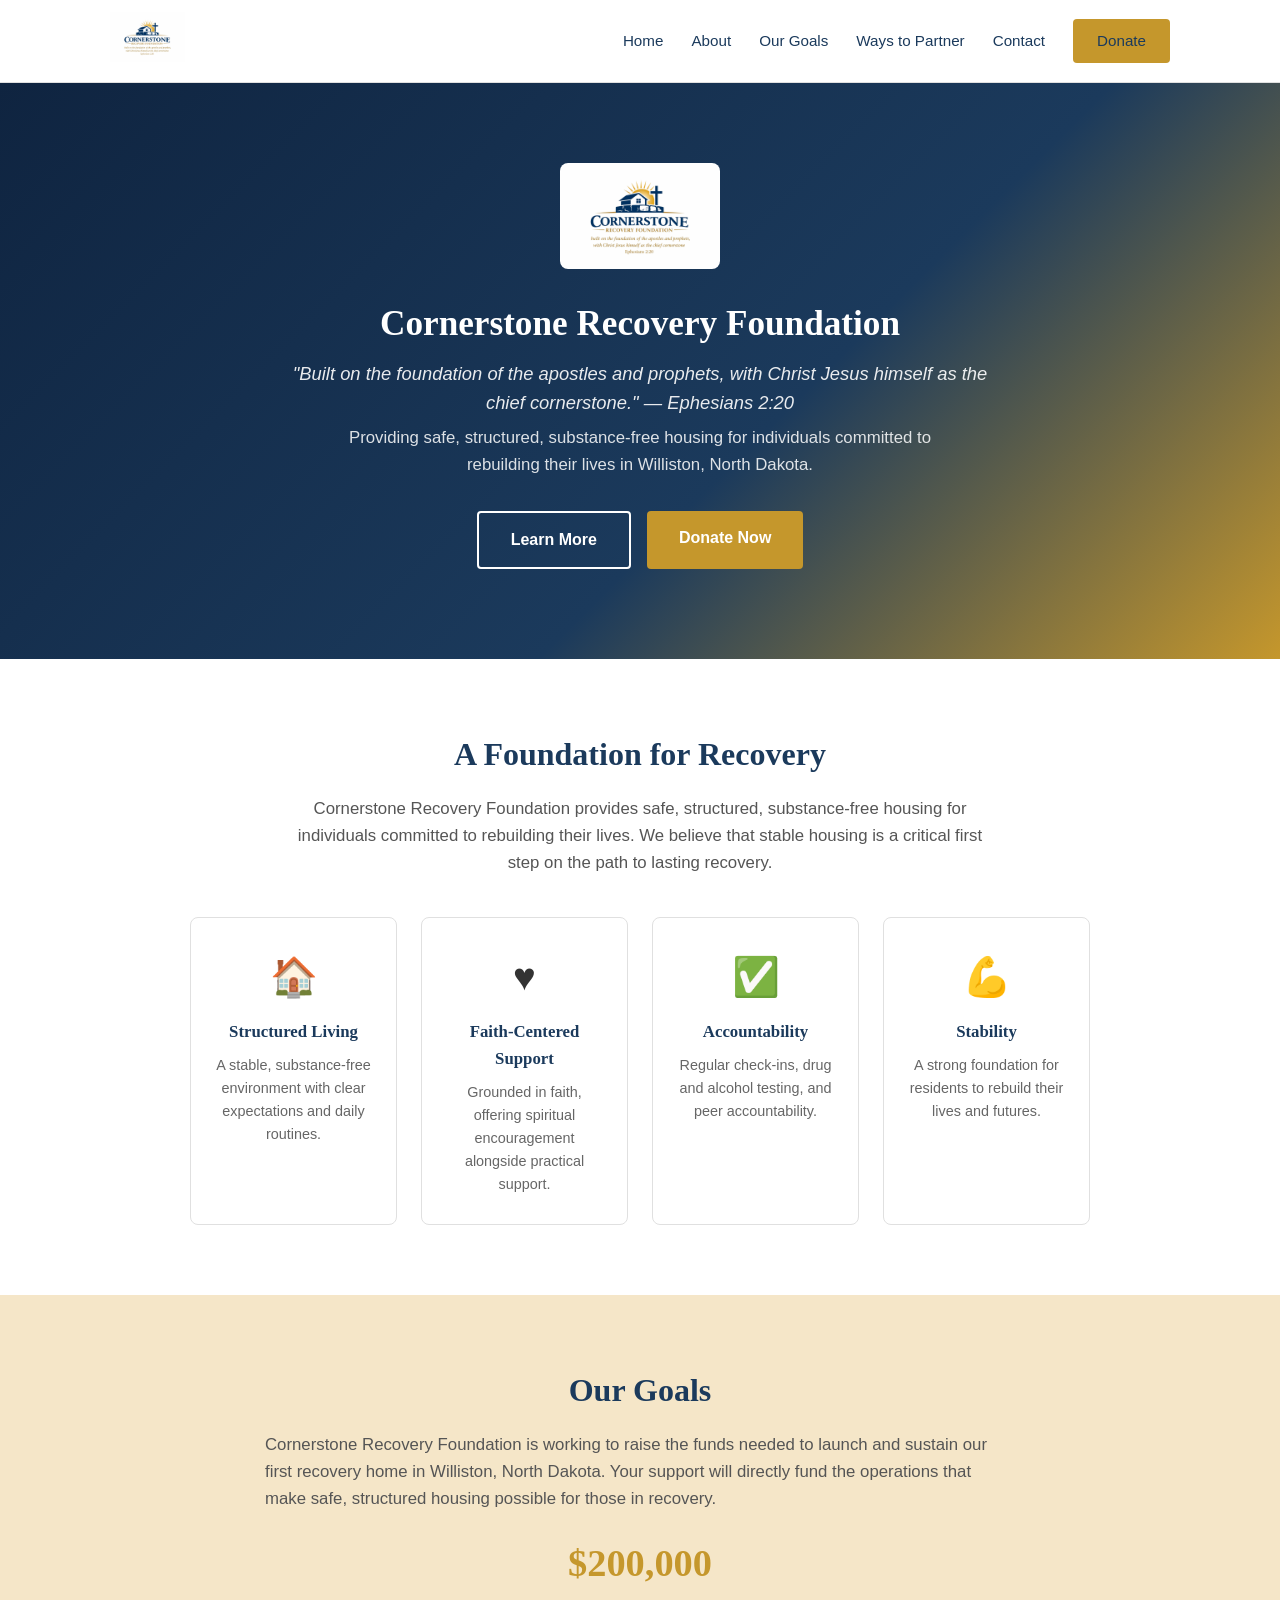
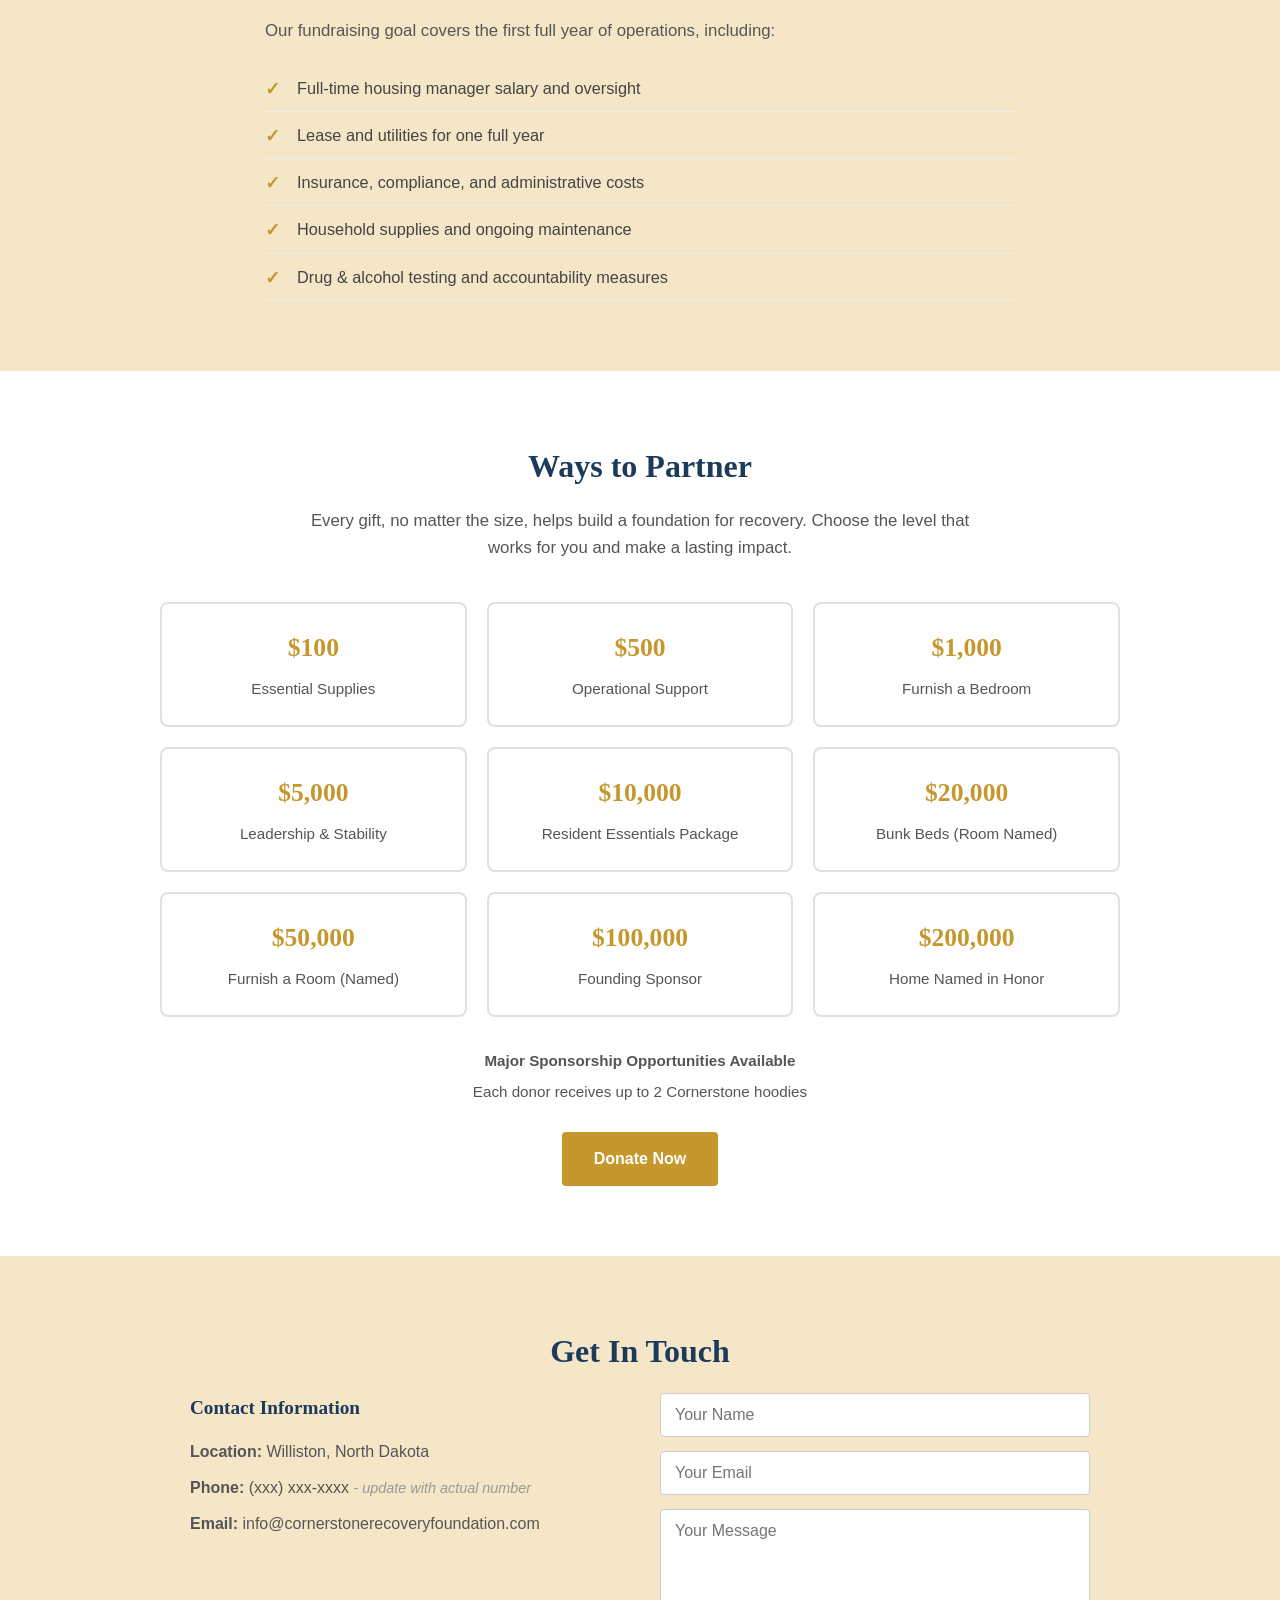
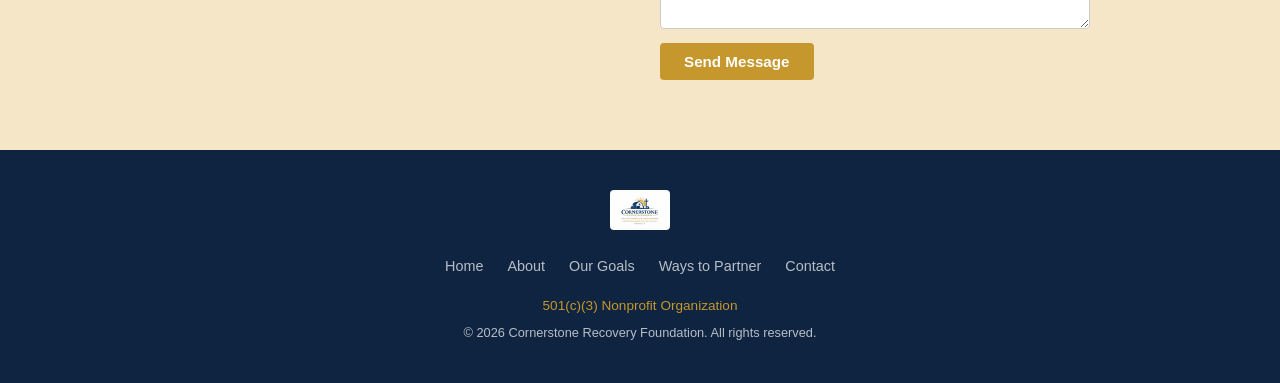
==== index.html @ 7c669fa2 "Initial commit: Cornerstone Recovery Foundation website Single-page static site with nav, hero, abou" ====
<!DOCTYPE html>
<html lang="en">
<head>
  <meta charset="UTF-8">
  <meta name="viewport" content="width=device-width, initial-scale=1.0">
  <title>Cornerstone Recovery Foundation | Williston, ND</title>
  <meta name="description" content="Cornerstone Recovery Foundation provides safe, structured, substance-free housing for individuals committed to rebuilding their lives in Williston, North Dakota.">
  <link rel="stylesheet" href="css/style.css">
</head>
<body>

  <!-- Navigation -->
  <nav class="navbar">
    <div class="container">
      <a href="#home" class="logo">
        <img src="logo.jpg" alt="Cornerstone Recovery Foundation">
      </a>
      <button class="hamburger" aria-label="Toggle navigation">
        <span></span><span></span><span></span>
      </button>
      <ul class="nav-links">
        <li><a href="#home">Home</a></li>
        <li><a href="#about">About</a></li>
        <li><a href="#goals">Our Goals</a></li>
        <li><a href="#partner">Ways to Partner</a></li>
        <li><a href="#contact">Contact</a></li>
        <li><a href="#donate" class="btn-donate">Donate</a></li>
      </ul>
    </div>
  </nav>

  <!-- Hero -->
  <section id="home" class="hero">
    <img src="logo.jpg" alt="Cornerstone Recovery Foundation" class="logo-hero">
    <h1>Cornerstone Recovery Foundation</h1>
    <p class="tagline">"Built on the foundation of the apostles and prophets, with Christ Jesus himself as the chief cornerstone." &mdash; Ephesians 2:20</p>
    <p class="subtitle">Providing safe, structured, substance-free housing for individuals committed to rebuilding their lives in Williston, North Dakota.</p>
    <div class="hero-buttons">
      <a href="#about" class="btn-outline">Learn More</a>
      <a href="#donate" class="btn-primary">Donate Now</a>
    </div>
  </section>

  <!-- About / Mission -->
  <section id="about" class="section">
    <div class="container">
      <h2 class="fade-in">A Foundation for Recovery</h2>
      <p class="section-intro fade-in">Cornerstone Recovery Foundation provides safe, structured, substance-free housing for individuals committed to rebuilding their lives. We believe that stable housing is a critical first step on the path to lasting recovery.</p>
      <div class="pillars-grid">
        <div class="pillar-card fade-in">
          <div class="pillar-icon">&#127968;</div>
          <h3>Structured Living</h3>
          <p>A stable, substance-free environment with clear expectations and daily routines.</p>
        </div>
        <div class="pillar-card fade-in">
          <div class="pillar-icon">&#9829;</div>
          <h3>Faith-Centered Support</h3>
          <p>Grounded in faith, offering spiritual encouragement alongside practical support.</p>
        </div>
        <div class="pillar-card fade-in">
          <div class="pillar-icon">&#9989;</div>
          <h3>Accountability</h3>
          <p>Regular check-ins, drug and alcohol testing, and peer accountability.</p>
        </div>
        <div class="pillar-card fade-in">
          <div class="pillar-icon">&#128170;</div>
          <h3>Stability</h3>
          <p>A strong foundation for residents to rebuild their lives and futures.</p>
        </div>
      </div>
    </div>
  </section>

  <!-- Our Goals -->
  <section id="goals" class="section section-alt">
    <div class="container">
      <h2 class="fade-in">Our Goals</h2>
      <div class="goals-content fade-in">
        <p>Cornerstone Recovery Foundation is working to raise the funds needed to launch and sustain our first recovery home in Williston, North Dakota. Your support will directly fund the operations that make safe, structured housing possible for those in recovery.</p>
        <div class="goals-amount">$200,000</div>
        <p>Our fundraising goal covers the first full year of operations, including:</p>
        <ul class="goals-list">
          <li>Full-time housing manager salary and oversight</li>
          <li>Lease and utilities for one full year</li>
          <li>Insurance, compliance, and administrative costs</li>
          <li>Household supplies and ongoing maintenance</li>
          <li>Drug &amp; alcohol testing and accountability measures</li>
        </ul>
      </div>
    </div>
  </section>

  <!-- Ways to Partner -->
  <section id="partner" class="section">
    <div class="container">
      <h2 class="fade-in">Ways to Partner</h2>
      <p class="section-intro fade-in">Every gift, no matter the size, helps build a foundation for recovery. Choose the level that works for you and make a lasting impact.</p>
      <div class="tiers-grid">
        <div class="tier-card fade-in">
          <div class="tier-amount">$100</div>
          <div class="tier-label">Essential Supplies</div>
        </div>
        <div class="tier-card fade-in">
          <div class="tier-amount">$500</div>
          <div class="tier-label">Operational Support</div>
        </div>
        <div class="tier-card fade-in">
          <div class="tier-amount">$1,000</div>
          <div class="tier-label">Furnish a Bedroom</div>
        </div>
        <div class="tier-card fade-in">
          <div class="tier-amount">$5,000</div>
          <div class="tier-label">Leadership &amp; Stability</div>
        </div>
        <div class="tier-card fade-in">
          <div class="tier-amount">$10,000</div>
          <div class="tier-label">Resident Essentials Package</div>
        </div>
        <div class="tier-card fade-in">
          <div class="tier-amount">$20,000</div>
          <div class="tier-label">Bunk Beds (Room Named)</div>
        </div>
        <div class="tier-card fade-in">
          <div class="tier-amount">$50,000</div>
          <div class="tier-label">Furnish a Room (Named)</div>
        </div>
        <div class="tier-card fade-in">
          <div class="tier-amount">$100,000</div>
          <div class="tier-label">Founding Sponsor</div>
        </div>
        <div class="tier-card fade-in">
          <div class="tier-amount">$200,000</div>
          <div class="tier-label">Home Named in Honor</div>
        </div>
      </div>
      <div class="partner-notes fade-in">
        <p><strong>Major Sponsorship Opportunities Available</strong></p>
        <p>Each donor receives up to 2 Cornerstone hoodies</p>
      </div>
      <div id="donate" class="partner-cta fade-in">
        <a href="#" class="btn-primary">Donate Now</a>
      </div>
    </div>
  </section>

  <!-- Contact -->
  <section id="contact" class="section section-alt">
    <div class="container">
      <h2 class="fade-in">Get In Touch</h2>
      <div class="contact-grid fade-in">
        <div class="contact-info">
          <h3>Contact Information</h3>
          <p><strong>Location:</strong> Williston, North Dakota</p>
          <p><strong>Phone:</strong> (xxx) xxx-xxxx <span class="placeholder">- update with actual number</span></p>
          <p><strong>Email:</strong> <a href="mailto:info@cornerstonerecoveryfoundation.com">info@cornerstonerecoveryfoundation.com</a></p>
        </div>
        <form id="contact-form" class="contact-form">
          <input type="text" name="name" placeholder="Your Name" required>
          <input type="email" name="email" placeholder="Your Email" required>
          <textarea name="message" placeholder="Your Message" required></textarea>
          <button type="submit" class="btn-donate">Send Message</button>
        </form>
      </div>
    </div>
  </section>

  <!-- Footer -->
  <footer class="footer">
    <img src="logo.jpg" alt="Cornerstone Recovery Foundation" class="logo-footer">
    <ul class="footer-links">
      <li><a href="#home">Home</a></li>
      <li><a href="#about">About</a></li>
      <li><a href="#goals">Our Goals</a></li>
      <li><a href="#partner">Ways to Partner</a></li>
      <li><a href="#contact">Contact</a></li>
    </ul>
    <p class="nonprofit">501(c)(3) Nonprofit Organization</p>
    <p class="copyright">&copy; 2026 Cornerstone Recovery Foundation. All rights reserved.</p>
  </footer>

  <script src="js/main.js"></script>
</body>
</html>
---- css/style.css ----
/* ===== Reset & Base ===== */
*, *::before, *::after {
  margin: 0;
  padding: 0;
  box-sizing: border-box;
}

:root {
  --navy: #1B3A5C;
  --gold: #C5972C;
  --light-gold: #F5E6C8;
  --white: #FFFFFF;
  --dark-navy: #0F2440;
}

html {
  scroll-behavior: smooth;
}

body {
  font-family: -apple-system, BlinkMacSystemFont, "Segoe UI", Roboto, Helvetica, Arial, sans-serif;
  color: #333;
  line-height: 1.6;
}

h1, h2, h3, h4 {
  font-family: Georgia, "Times New Roman", serif;
  color: var(--navy);
}

a {
  text-decoration: none;
  color: inherit;
}

img {
  max-width: 100%;
  height: auto;
}

.container {
  max-width: 1100px;
  margin: 0 auto;
  padding: 0 20px;
}

/* ===== Navigation ===== */
.navbar {
  position: sticky;
  top: 0;
  background: var(--white);
  border-bottom: 1px solid #e0e0e0;
  z-index: 1000;
  padding: 12px 0;
}

.navbar .container {
  display: flex;
  align-items: center;
  justify-content: space-between;
}

.navbar .logo img {
  height: 50px;
}

.nav-links {
  display: flex;
  align-items: center;
  gap: 28px;
  list-style: none;
}

.nav-links a {
  font-size: 0.95rem;
  font-weight: 500;
  color: var(--navy);
  transition: color 0.2s;
}

.nav-links a:hover {
  color: var(--gold);
}

.btn-donate {
  display: inline-block;
  background: var(--gold);
  color: var(--white);
  padding: 10px 24px;
  border-radius: 4px;
  font-weight: 600;
  font-size: 0.95rem;
  transition: background 0.2s;
  border: none;
  cursor: pointer;
}

.btn-donate:hover {
  background: #b0861f;
}

.hamburger {
  display: none;
  background: none;
  border: none;
  cursor: pointer;
  flex-direction: column;
  gap: 5px;
}

.hamburger span {
  display: block;
  width: 26px;
  height: 3px;
  background: var(--navy);
  border-radius: 2px;
  transition: transform 0.3s, opacity 0.3s;
}

/* ===== Hero ===== */
.hero {
  background: linear-gradient(135deg, var(--dark-navy) 0%, var(--navy) 60%, var(--gold) 100%);
  color: var(--white);
  text-align: center;
  padding: 80px 20px 90px;
}

.hero .logo-hero {
  width: 160px;
  margin-bottom: 24px;
  border-radius: 8px;
}

.hero h1 {
  color: var(--white);
  font-size: 2.2rem;
  margin-bottom: 12px;
  line-height: 1.3;
}

.hero .tagline {
  font-style: italic;
  font-size: 1.15rem;
  opacity: 0.9;
  margin-bottom: 8px;
  max-width: 700px;
  margin-left: auto;
  margin-right: auto;
}

.hero .subtitle {
  font-size: 1.05rem;
  opacity: 0.85;
  margin-bottom: 32px;
  max-width: 600px;
  margin-left: auto;
  margin-right: auto;
}

.hero-buttons {
  display: flex;
  gap: 16px;
  justify-content: center;
  flex-wrap: wrap;
}

.btn-primary {
  display: inline-block;
  background: var(--gold);
  color: var(--white);
  padding: 14px 32px;
  border-radius: 4px;
  font-weight: 600;
  font-size: 1rem;
  transition: background 0.2s;
}

.btn-primary:hover {
  background: #b0861f;
}

.btn-outline {
  display: inline-block;
  background: transparent;
  color: var(--white);
  padding: 14px 32px;
  border: 2px solid var(--white);
  border-radius: 4px;
  font-weight: 600;
  font-size: 1rem;
  transition: background 0.2s, color 0.2s;
}

.btn-outline:hover {
  background: var(--white);
  color: var(--navy);
}

/* ===== Section shared ===== */
.section {
  padding: 70px 20px;
}

.section-alt {
  background: var(--light-gold);
}

.section h2 {
  text-align: center;
  font-size: 2rem;
  margin-bottom: 16px;
}

.section .section-intro {
  text-align: center;
  max-width: 700px;
  margin: 0 auto 40px;
  font-size: 1.05rem;
  color: #555;
}

/* ===== About / Mission ===== */
.pillars-grid {
  display: grid;
  grid-template-columns: repeat(4, 1fr);
  gap: 24px;
  max-width: 900px;
  margin: 0 auto;
}

.pillar-card {
  background: var(--white);
  border: 1px solid #e0e0e0;
  border-radius: 8px;
  padding: 28px 20px;
  text-align: center;
  transition: transform 0.2s, box-shadow 0.2s;
}

.pillar-card:hover {
  transform: translateY(-4px);
  box-shadow: 0 6px 20px rgba(0,0,0,0.1);
}

.pillar-icon {
  font-size: 2.4rem;
  margin-bottom: 12px;
}

.pillar-card h3 {
  font-size: 1.05rem;
  margin-bottom: 8px;
}

.pillar-card p {
  font-size: 0.9rem;
  color: #666;
}

/* ===== Goals ===== */
.goals-content {
  max-width: 750px;
  margin: 0 auto;
}

.goals-content p {
  margin-bottom: 20px;
  font-size: 1.05rem;
  color: #555;
}

.goals-amount {
  text-align: center;
  font-size: 2.4rem;
  font-weight: 700;
  color: var(--gold);
  margin-bottom: 24px;
  font-family: Georgia, serif;
}

.goals-list {
  list-style: none;
  padding: 0;
}

.goals-list li {
  padding: 10px 0 10px 32px;
  position: relative;
  font-size: 1.02rem;
  color: #444;
  border-bottom: 1px solid #eee;
}

.goals-list li::before {
  content: "\2713";
  position: absolute;
  left: 0;
  color: var(--gold);
  font-weight: 700;
  font-size: 1.1rem;
}

/* ===== Ways to Partner ===== */
.tiers-grid {
  display: grid;
  grid-template-columns: repeat(3, 1fr);
  gap: 20px;
  max-width: 960px;
  margin: 0 auto 32px;
}

.tier-card {
  background: var(--white);
  border: 2px solid #e0e0e0;
  border-radius: 8px;
  padding: 24px 20px;
  text-align: center;
  transition: transform 0.2s, border-color 0.2s;
}

.tier-card:hover {
  transform: translateY(-4px);
  border-color: var(--gold);
}

.tier-amount {
  font-family: Georgia, serif;
  font-size: 1.6rem;
  font-weight: 700;
  color: var(--gold);
  margin-bottom: 8px;
}

.tier-label {
  font-size: 0.95rem;
  color: #555;
}

.partner-notes {
  text-align: center;
  margin-bottom: 28px;
  color: #555;
  font-size: 0.95rem;
}

.partner-notes p {
  margin-bottom: 6px;
}

.partner-cta {
  text-align: center;
}

/* ===== Contact ===== */
.contact-grid {
  display: grid;
  grid-template-columns: 1fr 1fr;
  gap: 40px;
  max-width: 900px;
  margin: 0 auto;
}

.contact-info h3 {
  font-size: 1.2rem;
  margin-bottom: 16px;
}

.contact-info p {
  margin-bottom: 10px;
  color: #555;
}

.contact-info .placeholder {
  color: #999;
  font-style: italic;
  font-size: 0.9rem;
}

.contact-form {
  display: flex;
  flex-direction: column;
  gap: 14px;
}

.contact-form input,
.contact-form textarea {
  padding: 12px 14px;
  border: 1px solid #ccc;
  border-radius: 4px;
  font-size: 1rem;
  font-family: inherit;
  transition: border-color 0.2s;
}

.contact-form input:focus,
.contact-form textarea:focus {
  outline: none;
  border-color: var(--gold);
}

.contact-form textarea {
  resize: vertical;
  min-height: 120px;
}

.contact-form button {
  align-self: flex-start;
}

/* ===== Footer ===== */
.footer {
  background: var(--dark-navy);
  color: rgba(255,255,255,0.7);
  padding: 40px 20px;
  text-align: center;
}

.footer .logo-footer {
  height: 40px;
  margin-bottom: 16px;
  border-radius: 4px;
}

.footer-links {
  display: flex;
  justify-content: center;
  gap: 24px;
  list-style: none;
  margin-bottom: 16px;
  flex-wrap: wrap;
}

.footer-links a {
  color: rgba(255,255,255,0.7);
  font-size: 0.9rem;
  transition: color 0.2s;
}

.footer-links a:hover {
  color: var(--gold);
}

.footer .nonprofit {
  font-size: 0.85rem;
  margin-bottom: 6px;
  color: var(--gold);
}

.footer .copyright {
  font-size: 0.8rem;
}

/* ===== Animations ===== */
.fade-in {
  opacity: 0;
  transform: translateY(20px);
  transition: opacity 0.6s ease, transform 0.6s ease;
}

.fade-in.visible {
  opacity: 1;
  transform: translateY(0);
}

/* ===== Responsive ===== */
@media (max-width: 1024px) {
  .pillars-grid {
    grid-template-columns: repeat(2, 1fr);
  }

  .tiers-grid {
    grid-template-columns: repeat(2, 1fr);
  }
}

@media (max-width: 768px) {
  .hamburger {
    display: flex;
  }

  .nav-links {
    display: none;
    position: absolute;
    top: 100%;
    left: 0;
    right: 0;
    background: var(--white);
    flex-direction: column;
    padding: 20px;
    gap: 16px;
    border-bottom: 1px solid #e0e0e0;
    box-shadow: 0 4px 12px rgba(0,0,0,0.1);
  }

  .nav-links.active {
    display: flex;
  }

  .hero {
    padding: 50px 20px 60px;
  }

  .hero h1 {
    font-size: 1.7rem;
  }

  .hero .logo-hero {
    width: 120px;
  }

  .pillars-grid {
    grid-template-columns: 1fr;
    max-width: 400px;
  }

  .tiers-grid {
    grid-template-columns: 1fr;
    max-width: 340px;
  }

  .contact-grid {
    grid-template-columns: 1fr;
  }

  .section {
    padding: 50px 20px;
  }

  .section h2 {
    font-size: 1.6rem;
  }
}
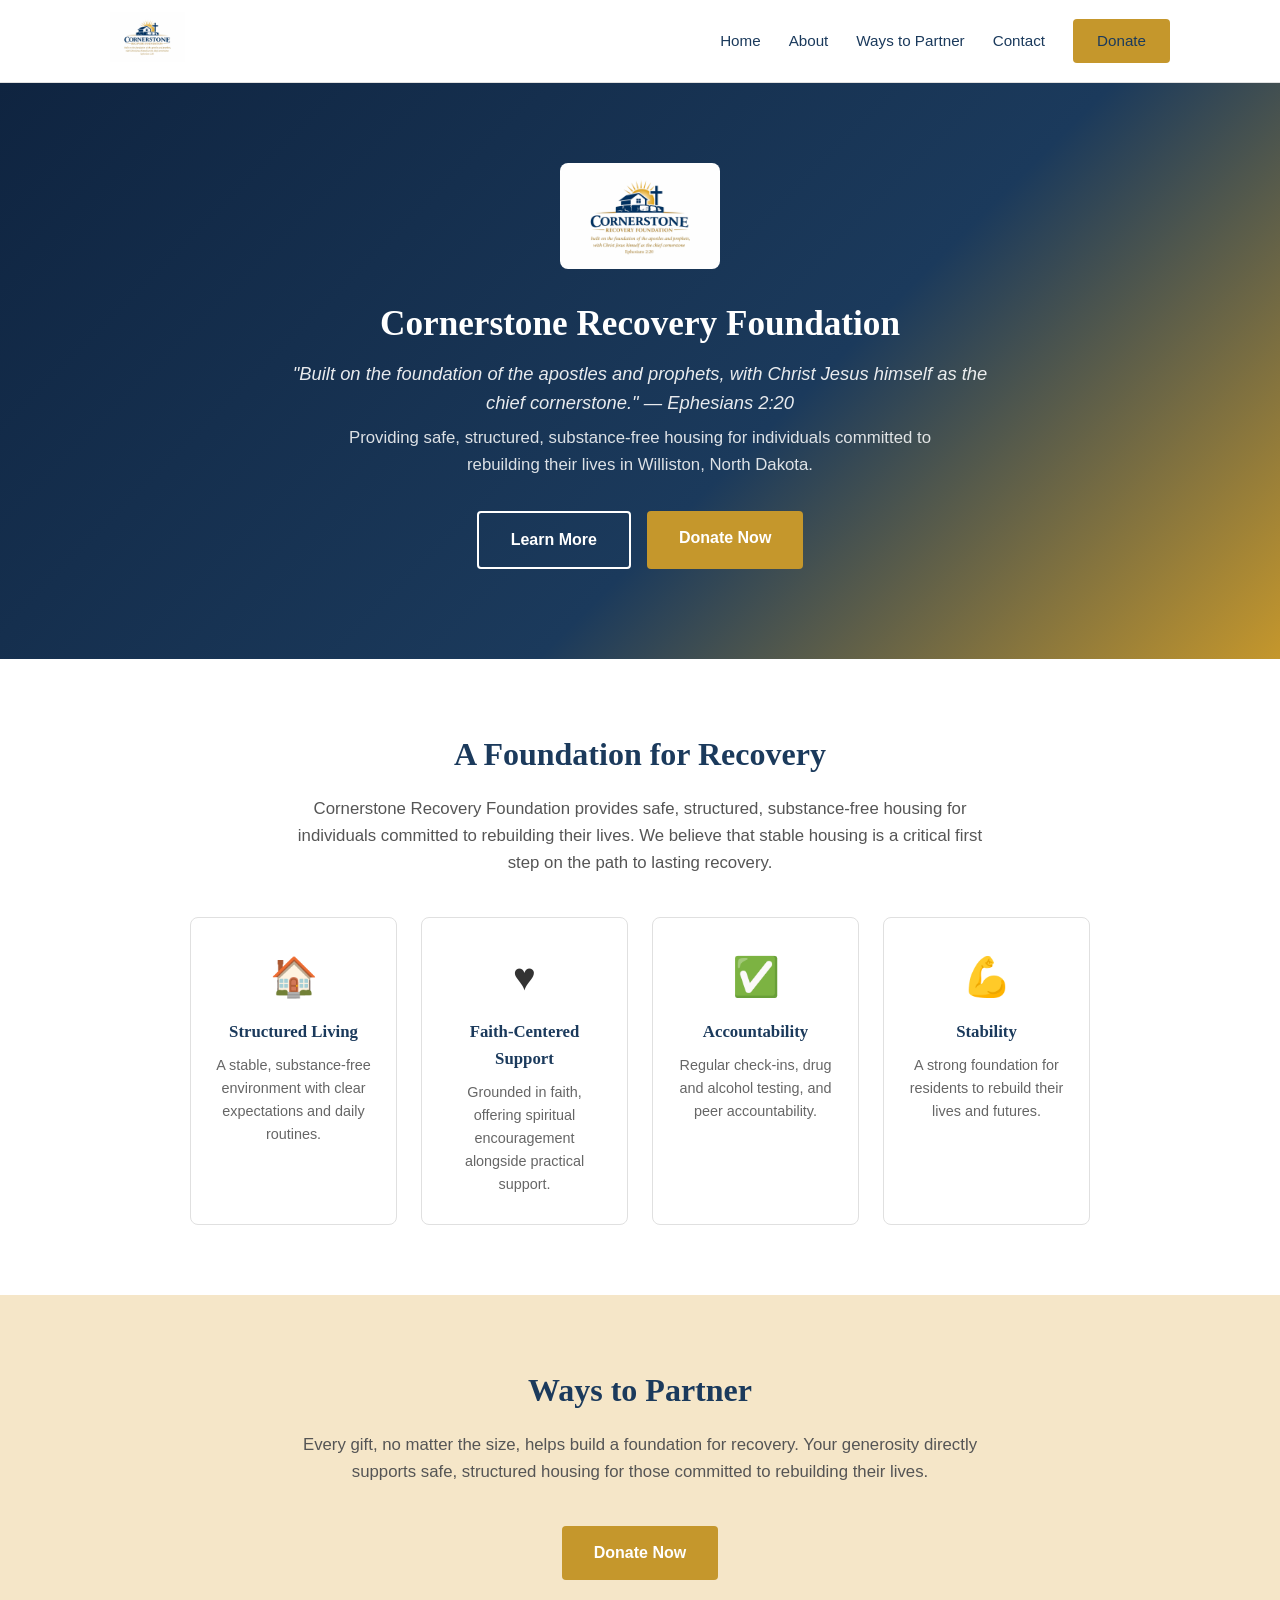
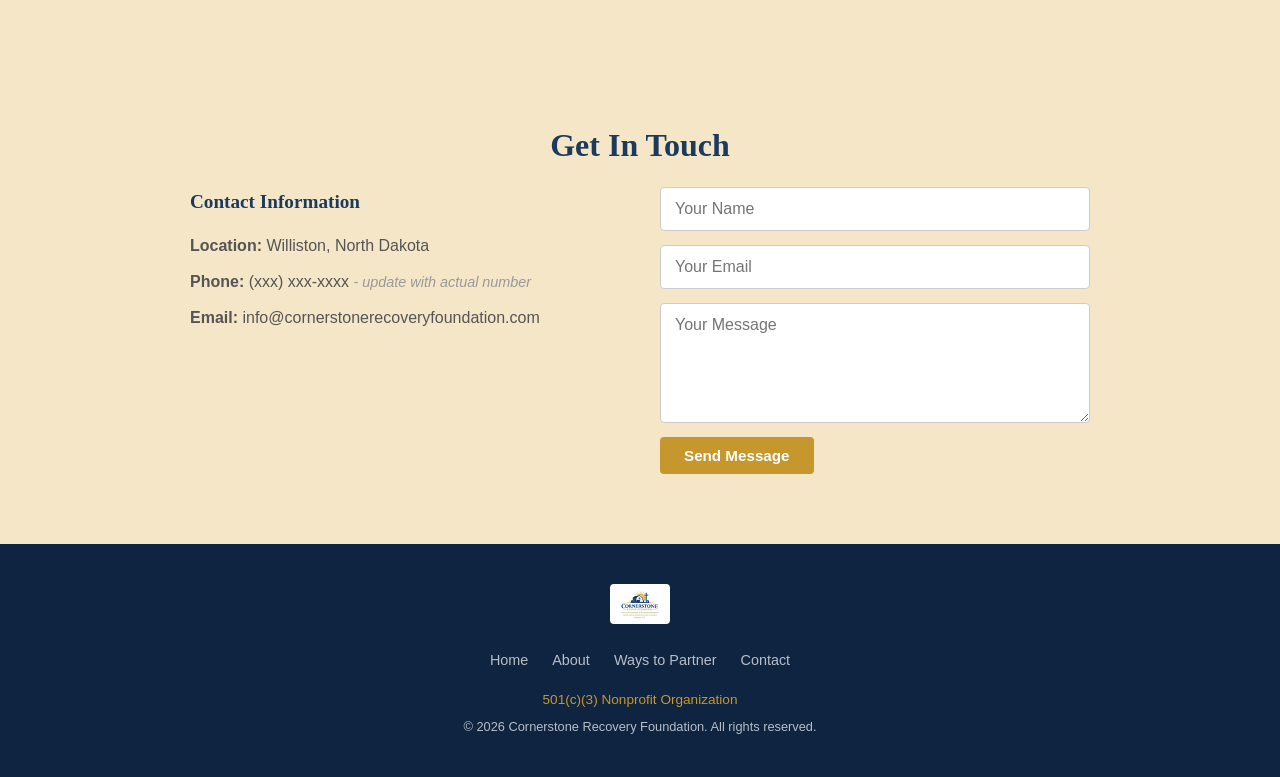
==== commit 2a362a4f: "Remove donation tiers and goals section (internal-only info) Keep the Donate button and Ways to Part" ====
--- a/index.html
+++ b/index.html
@@ -21,7 +21,6 @@
       <ul class="nav-links">
         <li><a href="#home">Home</a></li>
         <li><a href="#about">About</a></li>
-        <li><a href="#goals">Our Goals</a></li>
         <li><a href="#partner">Ways to Partner</a></li>
         <li><a href="#contact">Contact</a></li>
         <li><a href="#donate" class="btn-donate">Donate</a></li>
@@ -71,72 +70,11 @@
     </div>
   </section>
 
-  <!-- Our Goals -->
-  <section id="goals" class="section section-alt">
-    <div class="container">
-      <h2 class="fade-in">Our Goals</h2>
-      <div class="goals-content fade-in">
-        <p>Cornerstone Recovery Foundation is working to raise the funds needed to launch and sustain our first recovery home in Williston, North Dakota. Your support will directly fund the operations that make safe, structured housing possible for those in recovery.</p>
-        <div class="goals-amount">$200,000</div>
-        <p>Our fundraising goal covers the first full year of operations, including:</p>
-        <ul class="goals-list">
-          <li>Full-time housing manager salary and oversight</li>
-          <li>Lease and utilities for one full year</li>
-          <li>Insurance, compliance, and administrative costs</li>
-          <li>Household supplies and ongoing maintenance</li>
-          <li>Drug &amp; alcohol testing and accountability measures</li>
-        </ul>
-      </div>
-    </div>
-  </section>
-
   <!-- Ways to Partner -->
-  <section id="partner" class="section">
+  <section id="partner" class="section section-alt">
     <div class="container">
       <h2 class="fade-in">Ways to Partner</h2>
-      <p class="section-intro fade-in">Every gift, no matter the size, helps build a foundation for recovery. Choose the level that works for you and make a lasting impact.</p>
-      <div class="tiers-grid">
-        <div class="tier-card fade-in">
-          <div class="tier-amount">$100</div>
-          <div class="tier-label">Essential Supplies</div>
-        </div>
-        <div class="tier-card fade-in">
-          <div class="tier-amount">$500</div>
-          <div class="tier-label">Operational Support</div>
-        </div>
-        <div class="tier-card fade-in">
-          <div class="tier-amount">$1,000</div>
-          <div class="tier-label">Furnish a Bedroom</div>
-        </div>
-        <div class="tier-card fade-in">
-          <div class="tier-amount">$5,000</div>
-          <div class="tier-label">Leadership &amp; Stability</div>
-        </div>
-        <div class="tier-card fade-in">
-          <div class="tier-amount">$10,000</div>
-          <div class="tier-label">Resident Essentials Package</div>
-        </div>
-        <div class="tier-card fade-in">
-          <div class="tier-amount">$20,000</div>
-          <div class="tier-label">Bunk Beds (Room Named)</div>
-        </div>
-        <div class="tier-card fade-in">
-          <div class="tier-amount">$50,000</div>
-          <div class="tier-label">Furnish a Room (Named)</div>
-        </div>
-        <div class="tier-card fade-in">
-          <div class="tier-amount">$100,000</div>
-          <div class="tier-label">Founding Sponsor</div>
-        </div>
-        <div class="tier-card fade-in">
-          <div class="tier-amount">$200,000</div>
-          <div class="tier-label">Home Named in Honor</div>
-        </div>
-      </div>
-      <div class="partner-notes fade-in">
-        <p><strong>Major Sponsorship Opportunities Available</strong></p>
-        <p>Each donor receives up to 2 Cornerstone hoodies</p>
-      </div>
+      <p class="section-intro fade-in">Every gift, no matter the size, helps build a foundation for recovery. Your generosity directly supports safe, structured housing for those committed to rebuilding their lives.</p>
       <div id="donate" class="partner-cta fade-in">
         <a href="#" class="btn-primary">Donate Now</a>
       </div>
@@ -170,7 +108,6 @@
     <ul class="footer-links">
       <li><a href="#home">Home</a></li>
       <li><a href="#about">About</a></li>
-      <li><a href="#goals">Our Goals</a></li>
       <li><a href="#partner">Ways to Partner</a></li>
       <li><a href="#contact">Contact</a></li>
     </ul>
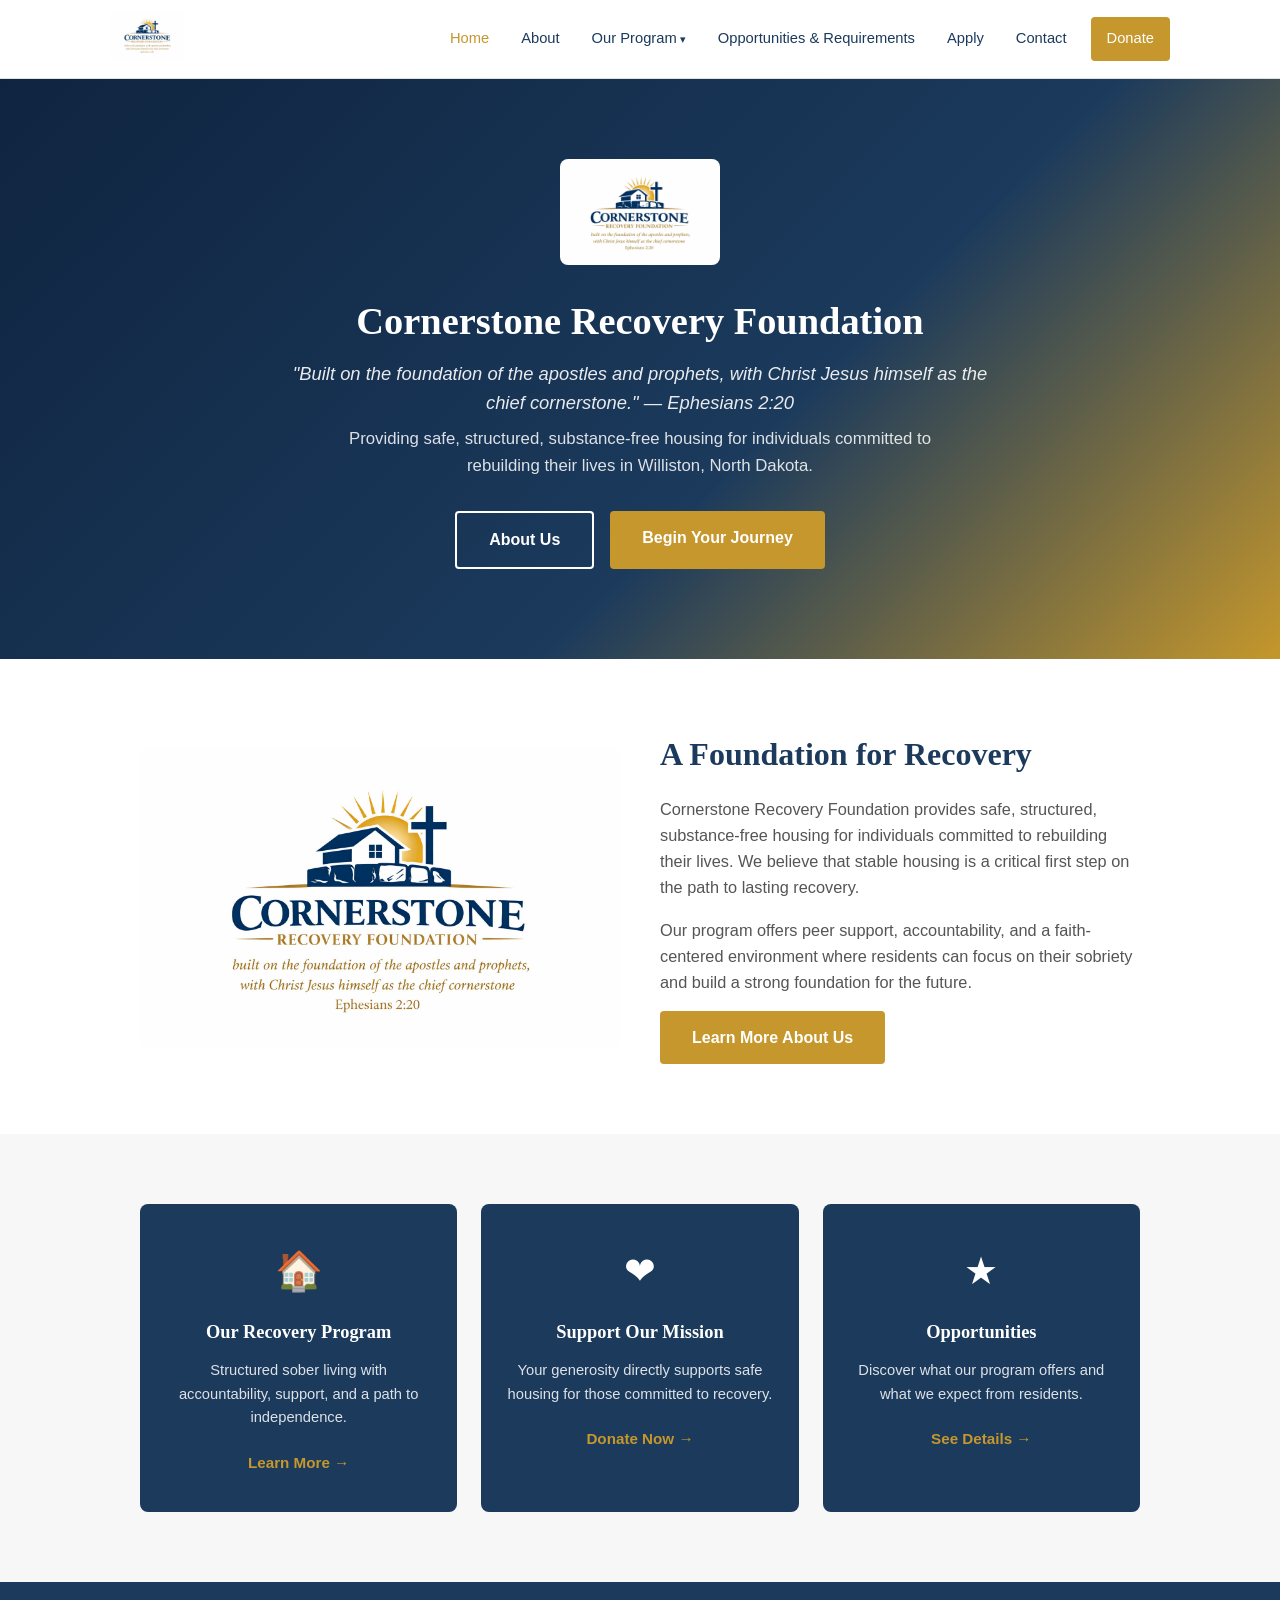
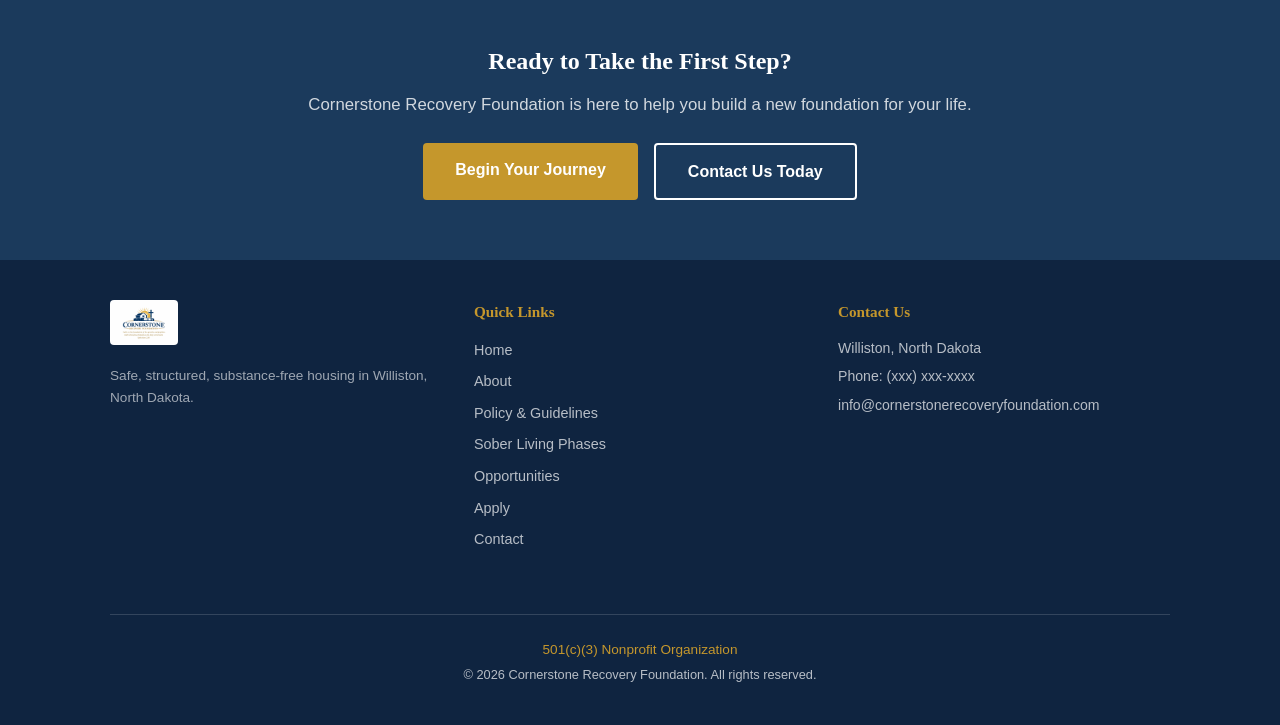
==== commit b1c9150a: "Rebuild as multi-page site modeled on Blessed Builders structure - Home: hero, intro section, 3 CTA " ====
--- a/index.html
+++ b/index.html
@@ -3,7 +3,7 @@
 <head>
   <meta charset="UTF-8">
   <meta name="viewport" content="width=device-width, initial-scale=1.0">
-  <title>Cornerstone Recovery Foundation | Williston, ND</title>
+  <title>Cornerstone Recovery Foundation | Sober Living in Williston, ND</title>
   <meta name="description" content="Cornerstone Recovery Foundation provides safe, structured, substance-free housing for individuals committed to rebuilding their lives in Williston, North Dakota.">
   <link rel="stylesheet" href="css/style.css">
 </head>
@@ -12,107 +12,123 @@
   <!-- Navigation -->
   <nav class="navbar">
     <div class="container">
-      <a href="#home" class="logo">
+      <a href="index.html" class="logo">
         <img src="logo.jpg" alt="Cornerstone Recovery Foundation">
       </a>
       <button class="hamburger" aria-label="Toggle navigation">
         <span></span><span></span><span></span>
       </button>
       <ul class="nav-links">
-        <li><a href="#home">Home</a></li>
-        <li><a href="#about">About</a></li>
-        <li><a href="#partner">Ways to Partner</a></li>
-        <li><a href="#contact">Contact</a></li>
-        <li><a href="#donate" class="btn-donate">Donate</a></li>
+        <li><a href="index.html" class="active">Home</a></li>
+        <li><a href="about.html">About</a></li>
+        <li class="dropdown">
+          <a href="#">Our Program</a>
+          <ul class="dropdown-menu">
+            <li><a href="policy-guidelines.html">Policy &amp; Guidelines</a></li>
+            <li><a href="phases.html">Sober Living Phases</a></li>
+          </ul>
+        </li>
+        <li><a href="opportunities.html">Opportunities &amp; Requirements</a></li>
+        <li><a href="apply.html">Apply</a></li>
+        <li><a href="contact.html">Contact</a></li>
+        <li><a href="#" class="btn-donate-nav">Donate</a></li>
       </ul>
     </div>
   </nav>
 
   <!-- Hero -->
-  <section id="home" class="hero">
+  <section class="hero">
     <img src="logo.jpg" alt="Cornerstone Recovery Foundation" class="logo-hero">
     <h1>Cornerstone Recovery Foundation</h1>
     <p class="tagline">"Built on the foundation of the apostles and prophets, with Christ Jesus himself as the chief cornerstone." &mdash; Ephesians 2:20</p>
     <p class="subtitle">Providing safe, structured, substance-free housing for individuals committed to rebuilding their lives in Williston, North Dakota.</p>
     <div class="hero-buttons">
-      <a href="#about" class="btn-outline">Learn More</a>
-      <a href="#donate" class="btn-primary">Donate Now</a>
+      <a href="about.html" class="btn-outline">About Us</a>
+      <a href="apply.html" class="btn-primary">Begin Your Journey</a>
     </div>
   </section>
 
-  <!-- About / Mission -->
-  <section id="about" class="section">
+  <!-- Intro Section -->
+  <section class="section">
     <div class="container">
-      <h2 class="fade-in">A Foundation for Recovery</h2>
-      <p class="section-intro fade-in">Cornerstone Recovery Foundation provides safe, structured, substance-free housing for individuals committed to rebuilding their lives. We believe that stable housing is a critical first step on the path to lasting recovery.</p>
-      <div class="pillars-grid">
-        <div class="pillar-card fade-in">
-          <div class="pillar-icon">&#127968;</div>
-          <h3>Structured Living</h3>
-          <p>A stable, substance-free environment with clear expectations and daily routines.</p>
-        </div>
-        <div class="pillar-card fade-in">
-          <div class="pillar-icon">&#9829;</div>
-          <h3>Faith-Centered Support</h3>
-          <p>Grounded in faith, offering spiritual encouragement alongside practical support.</p>
-        </div>
-        <div class="pillar-card fade-in">
-          <div class="pillar-icon">&#9989;</div>
-          <h3>Accountability</h3>
-          <p>Regular check-ins, drug and alcohol testing, and peer accountability.</p>
-        </div>
-        <div class="pillar-card fade-in">
-          <div class="pillar-icon">&#128170;</div>
-          <h3>Stability</h3>
-          <p>A strong foundation for residents to rebuild their lives and futures.</p>
+      <div class="two-col fade-in">
+        <img src="logo.jpg" alt="Recovery and hope">
+        <div class="two-col-text">
+          <h2>A Foundation for Recovery</h2>
+          <p>Cornerstone Recovery Foundation provides safe, structured, substance-free housing for individuals committed to rebuilding their lives. We believe that stable housing is a critical first step on the path to lasting recovery.</p>
+          <p>Our program offers peer support, accountability, and a faith-centered environment where residents can focus on their sobriety and build a strong foundation for the future.</p>
+          <a href="about.html" class="btn-primary">Learn More About Us</a>
         </div>
       </div>
     </div>
   </section>
 
-  <!-- Ways to Partner -->
-  <section id="partner" class="section section-alt">
+  <!-- Three CTA Cards -->
+  <section class="section section-gray">
     <div class="container">
-      <h2 class="fade-in">Ways to Partner</h2>
-      <p class="section-intro fade-in">Every gift, no matter the size, helps build a foundation for recovery. Your generosity directly supports safe, structured housing for those committed to rebuilding their lives.</p>
-      <div id="donate" class="partner-cta fade-in">
-        <a href="#" class="btn-primary">Donate Now</a>
+      <div class="cta-cards">
+        <div class="cta-card fade-in">
+          <div class="cta-card-icon">&#127968;</div>
+          <h3>Our Recovery Program</h3>
+          <p>Structured sober living with accountability, support, and a path to independence.</p>
+          <a href="policy-guidelines.html">Learn More &rarr;</a>
+        </div>
+        <div class="cta-card fade-in">
+          <div class="cta-card-icon">&#10084;</div>
+          <h3>Support Our Mission</h3>
+          <p>Your generosity directly supports safe housing for those committed to recovery.</p>
+          <a href="#">Donate Now &rarr;</a>
+        </div>
+        <div class="cta-card fade-in">
+          <div class="cta-card-icon">&#9733;</div>
+          <h3>Opportunities</h3>
+          <p>Discover what our program offers and what we expect from residents.</p>
+          <a href="opportunities.html">See Details &rarr;</a>
+        </div>
       </div>
     </div>
   </section>
 
-  <!-- Contact -->
-  <section id="contact" class="section section-alt">
-    <div class="container">
-      <h2 class="fade-in">Get In Touch</h2>
-      <div class="contact-grid fade-in">
-        <div class="contact-info">
-          <h3>Contact Information</h3>
-          <p><strong>Location:</strong> Williston, North Dakota</p>
-          <p><strong>Phone:</strong> (xxx) xxx-xxxx <span class="placeholder">- update with actual number</span></p>
-          <p><strong>Email:</strong> <a href="mailto:info@cornerstonerecoveryfoundation.com">info@cornerstonerecoveryfoundation.com</a></p>
-        </div>
-        <form id="contact-form" class="contact-form">
-          <input type="text" name="name" placeholder="Your Name" required>
-          <input type="email" name="email" placeholder="Your Email" required>
-          <textarea name="message" placeholder="Your Message" required></textarea>
-          <button type="submit" class="btn-donate">Send Message</button>
-        </form>
-      </div>
+  <!-- CTA Banner -->
+  <section class="cta-banner">
+    <h2>Ready to Take the First Step?</h2>
+    <p>Cornerstone Recovery Foundation is here to help you build a new foundation for your life.</p>
+    <div class="btn-group">
+      <a href="apply.html" class="btn-primary">Begin Your Journey</a>
+      <a href="contact.html" class="btn-outline">Contact Us Today</a>
     </div>
   </section>
 
   <!-- Footer -->
   <footer class="footer">
-    <img src="logo.jpg" alt="Cornerstone Recovery Foundation" class="logo-footer">
-    <ul class="footer-links">
-      <li><a href="#home">Home</a></li>
-      <li><a href="#about">About</a></li>
-      <li><a href="#partner">Ways to Partner</a></li>
-      <li><a href="#contact">Contact</a></li>
-    </ul>
-    <p class="nonprofit">501(c)(3) Nonprofit Organization</p>
-    <p class="copyright">&copy; 2026 Cornerstone Recovery Foundation. All rights reserved.</p>
+    <div class="container">
+      <div class="footer-brand">
+        <img src="logo.jpg" alt="Cornerstone Recovery Foundation" class="logo-footer">
+        <p>Safe, structured, substance-free housing in Williston, North Dakota.</p>
+      </div>
+      <div class="footer-nav">
+        <h4>Quick Links</h4>
+        <ul>
+          <li><a href="index.html">Home</a></li>
+          <li><a href="about.html">About</a></li>
+          <li><a href="policy-guidelines.html">Policy &amp; Guidelines</a></li>
+          <li><a href="phases.html">Sober Living Phases</a></li>
+          <li><a href="opportunities.html">Opportunities</a></li>
+          <li><a href="apply.html">Apply</a></li>
+          <li><a href="contact.html">Contact</a></li>
+        </ul>
+      </div>
+      <div class="footer-contact">
+        <h4>Contact Us</h4>
+        <p>Williston, North Dakota</p>
+        <p>Phone: (xxx) xxx-xxxx</p>
+        <p><a href="mailto:info@cornerstonerecoveryfoundation.com">info@cornerstonerecoveryfoundation.com</a></p>
+      </div>
+      <div class="footer-bottom">
+        <p class="nonprofit">501(c)(3) Nonprofit Organization</p>
+        <p class="copyright">&copy; 2026 Cornerstone Recovery Foundation. All rights reserved.</p>
+      </div>
+    </div>
   </footer>
 
   <script src="js/main.js"></script>
--- a/css/style.css
+++ b/css/style.css
@@ -11,6 +11,7 @@
   --light-gold: #F5E6C8;
   --white: #FFFFFF;
   --dark-navy: #0F2440;
+  --light-gray: #f7f7f7;
 }
 
 html {
@@ -51,7 +52,7 @@
   background: var(--white);
   border-bottom: 1px solid #e0e0e0;
   z-index: 1000;
-  padding: 12px 0;
+  padding: 10px 0;
 }
 
 .navbar .container {
@@ -67,36 +68,78 @@
 .nav-links {
   display: flex;
   align-items: center;
-  gap: 28px;
+  gap: 0;
   list-style: none;
 }
 
-.nav-links a {
-  font-size: 0.95rem;
+.nav-links > li {
+  position: relative;
+}
+
+.nav-links > li > a {
+  display: block;
+  padding: 10px 16px;
+  font-size: 0.92rem;
   font-weight: 500;
   color: var(--navy);
-  transition: color 0.2s;
-}
-
-.nav-links a:hover {
+  transition: color 0.2s, background 0.2s;
+}
+
+.nav-links > li > a:hover,
+.nav-links > li > a.active {
   color: var(--gold);
 }
 
-.btn-donate {
+/* Dropdown */
+.dropdown > a::after {
+  content: " \25BE";
+  font-size: 0.7rem;
+}
+
+.dropdown-menu {
+  display: none;
+  position: absolute;
+  top: 100%;
+  left: 0;
+  background: var(--white);
+  min-width: 220px;
+  border: 1px solid #e0e0e0;
+  box-shadow: 0 4px 12px rgba(0,0,0,0.1);
+  list-style: none;
+  z-index: 1001;
+}
+
+.dropdown:hover .dropdown-menu {
+  display: block;
+}
+
+.dropdown-menu li a {
+  display: block;
+  padding: 10px 16px;
+  font-size: 0.9rem;
+  color: var(--navy);
+  transition: background 0.2s;
+}
+
+.dropdown-menu li a:hover {
+  background: var(--light-gold);
+}
+
+.btn-donate-nav {
   display: inline-block;
   background: var(--gold);
-  color: var(--white);
-  padding: 10px 24px;
+  color: var(--white) !important;
+  padding: 8px 20px;
   border-radius: 4px;
   font-weight: 600;
-  font-size: 0.95rem;
+  font-size: 0.92rem;
+  margin-left: 8px;
   transition: background 0.2s;
-  border: none;
-  cursor: pointer;
-}
-
-.btn-donate:hover {
+}
+
+.btn-donate-nav:hover {
   background: #b0861f;
+  color: var(--white) !important;
 }
 
 .hamburger {
@@ -133,7 +176,7 @@
 
 .hero h1 {
   color: var(--white);
-  font-size: 2.2rem;
+  font-size: 2.4rem;
   margin-bottom: 12px;
   line-height: 1.3;
 }
@@ -164,6 +207,26 @@
   flex-wrap: wrap;
 }
 
+/* ===== Page Header (inner pages) ===== */
+.page-header {
+  background: linear-gradient(135deg, var(--dark-navy), var(--navy));
+  color: var(--white);
+  text-align: center;
+  padding: 50px 20px;
+}
+
+.page-header h1 {
+  color: var(--white);
+  font-size: 2.2rem;
+}
+
+.page-header p {
+  color: rgba(255,255,255,0.8);
+  margin-top: 8px;
+  font-size: 1.05rem;
+}
+
+/* ===== Buttons ===== */
 .btn-primary {
   display: inline-block;
   background: var(--gold);
@@ -173,6 +236,8 @@
   font-weight: 600;
   font-size: 1rem;
   transition: background 0.2s;
+  border: none;
+  cursor: pointer;
 }
 
 .btn-primary:hover {
@@ -196,6 +261,21 @@
   color: var(--navy);
 }
 
+.btn-navy {
+  display: inline-block;
+  background: var(--navy);
+  color: var(--white);
+  padding: 14px 32px;
+  border-radius: 4px;
+  font-weight: 600;
+  font-size: 1rem;
+  transition: background 0.2s;
+}
+
+.btn-navy:hover {
+  background: var(--dark-navy);
+}
+
 /* ===== Section shared ===== */
 .section {
   padding: 70px 20px;
@@ -203,6 +283,10 @@
 
 .section-alt {
   background: var(--light-gold);
+}
+
+.section-gray {
+  background: var(--light-gray);
 }
 
 .section h2 {
@@ -219,7 +303,86 @@
   color: #555;
 }
 
-/* ===== About / Mission ===== */
+/* ===== Two-column layout ===== */
+.two-col {
+  display: grid;
+  grid-template-columns: 1fr 1fr;
+  gap: 40px;
+  align-items: center;
+  max-width: 1000px;
+  margin: 0 auto;
+}
+
+.two-col img {
+  border-radius: 8px;
+  width: 100%;
+  height: 300px;
+  object-fit: cover;
+}
+
+.two-col-text h2 {
+  text-align: left;
+  margin-bottom: 16px;
+}
+
+.two-col-text p {
+  color: #555;
+  margin-bottom: 16px;
+  font-size: 1.02rem;
+}
+
+/* ===== Three CTA Cards ===== */
+.cta-cards {
+  display: grid;
+  grid-template-columns: repeat(3, 1fr);
+  gap: 24px;
+  max-width: 1000px;
+  margin: 0 auto;
+}
+
+.cta-card {
+  background: var(--navy);
+  color: var(--white);
+  border-radius: 8px;
+  padding: 36px 24px;
+  text-align: center;
+  transition: transform 0.2s, box-shadow 0.2s;
+}
+
+.cta-card:hover {
+  transform: translateY(-4px);
+  box-shadow: 0 8px 24px rgba(0,0,0,0.15);
+}
+
+.cta-card-icon {
+  font-size: 2.4rem;
+  margin-bottom: 16px;
+}
+
+.cta-card h3 {
+  color: var(--white);
+  font-size: 1.15rem;
+  margin-bottom: 12px;
+}
+
+.cta-card p {
+  font-size: 0.92rem;
+  opacity: 0.85;
+  margin-bottom: 20px;
+}
+
+.cta-card a {
+  color: var(--gold);
+  font-weight: 600;
+  font-size: 0.95rem;
+  transition: opacity 0.2s;
+}
+
+.cta-card a:hover {
+  opacity: 0.8;
+}
+
+/* ===== Pillars Grid ===== */
 .pillars-grid {
   display: grid;
   grid-template-columns: repeat(4, 1fr);
@@ -257,101 +420,216 @@
   color: #666;
 }
 
-/* ===== Goals ===== */
-.goals-content {
-  max-width: 750px;
+/* ===== CTA Banner ===== */
+.cta-banner {
+  background: var(--navy);
+  color: var(--white);
+  text-align: center;
+  padding: 60px 20px;
+}
+
+.cta-banner h2 {
+  color: var(--white);
+  margin-bottom: 12px;
+}
+
+.cta-banner p {
+  color: rgba(255,255,255,0.8);
+  margin-bottom: 24px;
+  font-size: 1.05rem;
+}
+
+.cta-banner .btn-group {
+  display: flex;
+  gap: 16px;
+  justify-content: center;
+  flex-wrap: wrap;
+}
+
+/* ===== Content page (policies, phases, etc.) ===== */
+.content-page {
+  max-width: 800px;
   margin: 0 auto;
-}
-
-.goals-content p {
-  margin-bottom: 20px;
-  font-size: 1.05rem;
-  color: #555;
-}
-
-.goals-amount {
-  text-align: center;
-  font-size: 2.4rem;
-  font-weight: 700;
-  color: var(--gold);
+  padding: 50px 20px;
+}
+
+.content-page h2 {
+  text-align: left;
+  font-size: 1.6rem;
+  margin: 32px 0 12px;
+  color: var(--navy);
+}
+
+.content-page h3 {
+  font-size: 1.2rem;
+  margin: 24px 0 8px;
+}
+
+.content-page p {
+  color: #444;
+  margin-bottom: 12px;
+  font-size: 1.02rem;
+}
+
+.content-page ul, .content-page ol {
+  margin: 12px 0 20px 24px;
+  color: #444;
+}
+
+.content-page li {
+  margin-bottom: 8px;
+  font-size: 1.02rem;
+}
+
+.content-page .intro-note {
+  background: var(--light-gold);
+  border-left: 4px solid var(--gold);
+  padding: 16px 20px;
   margin-bottom: 24px;
-  font-family: Georgia, serif;
-}
-
-.goals-list {
-  list-style: none;
-  padding: 0;
-}
-
-.goals-list li {
-  padding: 10px 0 10px 32px;
-  position: relative;
+  border-radius: 0 4px 4px 0;
   font-size: 1.02rem;
   color: #444;
+}
+
+/* Phase cards */
+.phase-card {
+  background: var(--white);
+  border: 2px solid #e0e0e0;
+  border-radius: 8px;
+  padding: 28px;
+  margin-bottom: 24px;
+  transition: border-color 0.2s;
+}
+
+.phase-card:hover {
+  border-color: var(--gold);
+}
+
+.phase-card h3 {
+  color: var(--gold);
+  font-size: 1.3rem;
+  margin-bottom: 12px;
+}
+
+.phase-card .phase-detail {
+  display: flex;
+  gap: 24px;
+  flex-wrap: wrap;
+  margin-bottom: 12px;
+}
+
+.phase-card .phase-detail span {
+  font-size: 0.92rem;
+  color: #555;
+}
+
+.phase-card .phase-detail strong {
+  color: var(--navy);
+}
+
+/* ===== Opportunities list ===== */
+.opp-grid {
+  display: grid;
+  grid-template-columns: 1fr 1fr;
+  gap: 40px;
+  max-width: 900px;
+  margin: 0 auto;
+}
+
+.opp-list h3 {
+  margin-bottom: 16px;
+  font-size: 1.3rem;
+}
+
+.opp-list ul {
+  list-style: none;
+}
+
+.opp-list li {
+  padding: 8px 0 8px 28px;
+  position: relative;
+  color: #444;
+  font-size: 1.02rem;
   border-bottom: 1px solid #eee;
 }
 
-.goals-list li::before {
+.opp-list li::before {
   content: "\2713";
   position: absolute;
   left: 0;
   color: var(--gold);
   font-weight: 700;
-  font-size: 1.1rem;
-}
-
-/* ===== Ways to Partner ===== */
-.tiers-grid {
+}
+
+/* ===== Apply form ===== */
+.apply-form {
+  max-width: 700px;
+  margin: 0 auto;
+}
+
+.form-section {
+  margin-bottom: 32px;
+}
+
+.form-section h3 {
+  font-size: 1.15rem;
+  margin-bottom: 16px;
+  padding-bottom: 8px;
+  border-bottom: 2px solid var(--gold);
+}
+
+.form-row {
   display: grid;
-  grid-template-columns: repeat(3, 1fr);
-  gap: 20px;
-  max-width: 960px;
-  margin: 0 auto 32px;
-}
-
-.tier-card {
-  background: var(--white);
-  border: 2px solid #e0e0e0;
-  border-radius: 8px;
-  padding: 24px 20px;
+  grid-template-columns: 1fr 1fr;
+  gap: 14px;
+  margin-bottom: 14px;
+}
+
+.form-row.full {
+  grid-template-columns: 1fr;
+}
+
+.form-field {
+  display: flex;
+  flex-direction: column;
+  gap: 4px;
+}
+
+.form-field label {
+  font-size: 0.88rem;
+  font-weight: 500;
+  color: #555;
+}
+
+.form-field input,
+.form-field select,
+.form-field textarea {
+  padding: 10px 12px;
+  border: 1px solid #ccc;
+  border-radius: 4px;
+  font-size: 0.95rem;
+  font-family: inherit;
+  transition: border-color 0.2s;
+}
+
+.form-field input:focus,
+.form-field select:focus,
+.form-field textarea:focus {
+  outline: none;
+  border-color: var(--gold);
+}
+
+.form-field textarea {
+  resize: vertical;
+  min-height: 100px;
+}
+
+.form-submit {
   text-align: center;
-  transition: transform 0.2s, border-color 0.2s;
-}
-
-.tier-card:hover {
-  transform: translateY(-4px);
-  border-color: var(--gold);
-}
-
-.tier-amount {
-  font-family: Georgia, serif;
-  font-size: 1.6rem;
-  font-weight: 700;
-  color: var(--gold);
-  margin-bottom: 8px;
-}
-
-.tier-label {
-  font-size: 0.95rem;
-  color: #555;
-}
-
-.partner-notes {
-  text-align: center;
-  margin-bottom: 28px;
-  color: #555;
-  font-size: 0.95rem;
-}
-
-.partner-notes p {
-  margin-bottom: 6px;
-}
-
-.partner-cta {
-  text-align: center;
-}
-
-/* ===== Contact ===== */
+  margin-top: 24px;
+}
+
+/* ===== Contact page ===== */
 .contact-grid {
   display: grid;
   grid-template-columns: 1fr 1fr;
@@ -412,41 +690,85 @@
   background: var(--dark-navy);
   color: rgba(255,255,255,0.7);
   padding: 40px 20px;
-  text-align: center;
-}
-
-.footer .logo-footer {
-  height: 40px;
-  margin-bottom: 16px;
+}
+
+.footer .container {
+  display: grid;
+  grid-template-columns: 1fr 1fr 1fr;
+  gap: 32px;
+  align-items: start;
+}
+
+.footer-brand .logo-footer {
+  height: 45px;
+  margin-bottom: 12px;
   border-radius: 4px;
 }
 
-.footer-links {
-  display: flex;
-  justify-content: center;
-  gap: 24px;
+.footer-brand p {
+  font-size: 0.85rem;
+  color: rgba(255,255,255,0.6);
+}
+
+.footer-nav h4 {
+  color: var(--gold);
+  font-size: 0.95rem;
+  margin-bottom: 12px;
+}
+
+.footer-nav ul {
   list-style: none;
-  margin-bottom: 16px;
-  flex-wrap: wrap;
-}
-
-.footer-links a {
+}
+
+.footer-nav li {
+  margin-bottom: 6px;
+}
+
+.footer-nav a {
   color: rgba(255,255,255,0.7);
   font-size: 0.9rem;
   transition: color 0.2s;
 }
 
-.footer-links a:hover {
+.footer-nav a:hover {
   color: var(--gold);
 }
 
-.footer .nonprofit {
+.footer-contact h4 {
+  color: var(--gold);
+  font-size: 0.95rem;
+  margin-bottom: 12px;
+}
+
+.footer-contact p {
+  font-size: 0.88rem;
+  margin-bottom: 6px;
+}
+
+.footer-contact a {
+  color: rgba(255,255,255,0.7);
+  transition: color 0.2s;
+}
+
+.footer-contact a:hover {
+  color: var(--gold);
+}
+
+.footer-bottom {
+  text-align: center;
+  padding-top: 24px;
+  margin-top: 24px;
+  border-top: 1px solid rgba(255,255,255,0.15);
+  grid-column: 1 / -1;
+}
+
+.footer-bottom .nonprofit {
   font-size: 0.85rem;
-  margin-bottom: 6px;
   color: var(--gold);
-}
-
-.footer .copyright {
+  margin-bottom: 4px;
+}
+
+.footer-bottom .copyright {
   font-size: 0.8rem;
 }
 
@@ -468,8 +790,9 @@
     grid-template-columns: repeat(2, 1fr);
   }
 
-  .tiers-grid {
-    grid-template-columns: repeat(2, 1fr);
+  .cta-cards {
+    grid-template-columns: 1fr;
+    max-width: 400px;
   }
 }
 
@@ -487,7 +810,7 @@
     background: var(--white);
     flex-direction: column;
     padding: 20px;
-    gap: 16px;
+    gap: 0;
     border-bottom: 1px solid #e0e0e0;
     box-shadow: 0 4px 12px rgba(0,0,0,0.1);
   }
@@ -496,6 +819,25 @@
     display: flex;
   }
 
+  .nav-links > li > a {
+    padding: 12px 16px;
+  }
+
+  .dropdown-menu {
+    position: static;
+    box-shadow: none;
+    border: none;
+    padding-left: 16px;
+  }
+
+  .dropdown:hover .dropdown-menu {
+    display: none;
+  }
+
+  .dropdown.open .dropdown-menu {
+    display: block;
+  }
+
   .hero {
     padding: 50px 20px 60px;
   }
@@ -506,6 +848,10 @@
 
   .hero .logo-hero {
     width: 120px;
+  }
+
+  .two-col {
+    grid-template-columns: 1fr;
   }
 
   .pillars-grid {
@@ -513,15 +859,23 @@
     max-width: 400px;
   }
 
-  .tiers-grid {
+  .opp-grid {
     grid-template-columns: 1fr;
-    max-width: 340px;
   }
 
   .contact-grid {
     grid-template-columns: 1fr;
   }
 
+  .form-row {
+    grid-template-columns: 1fr;
+  }
+
+  .footer .container {
+    grid-template-columns: 1fr;
+    text-align: center;
+  }
+
   .section {
     padding: 50px 20px;
   }
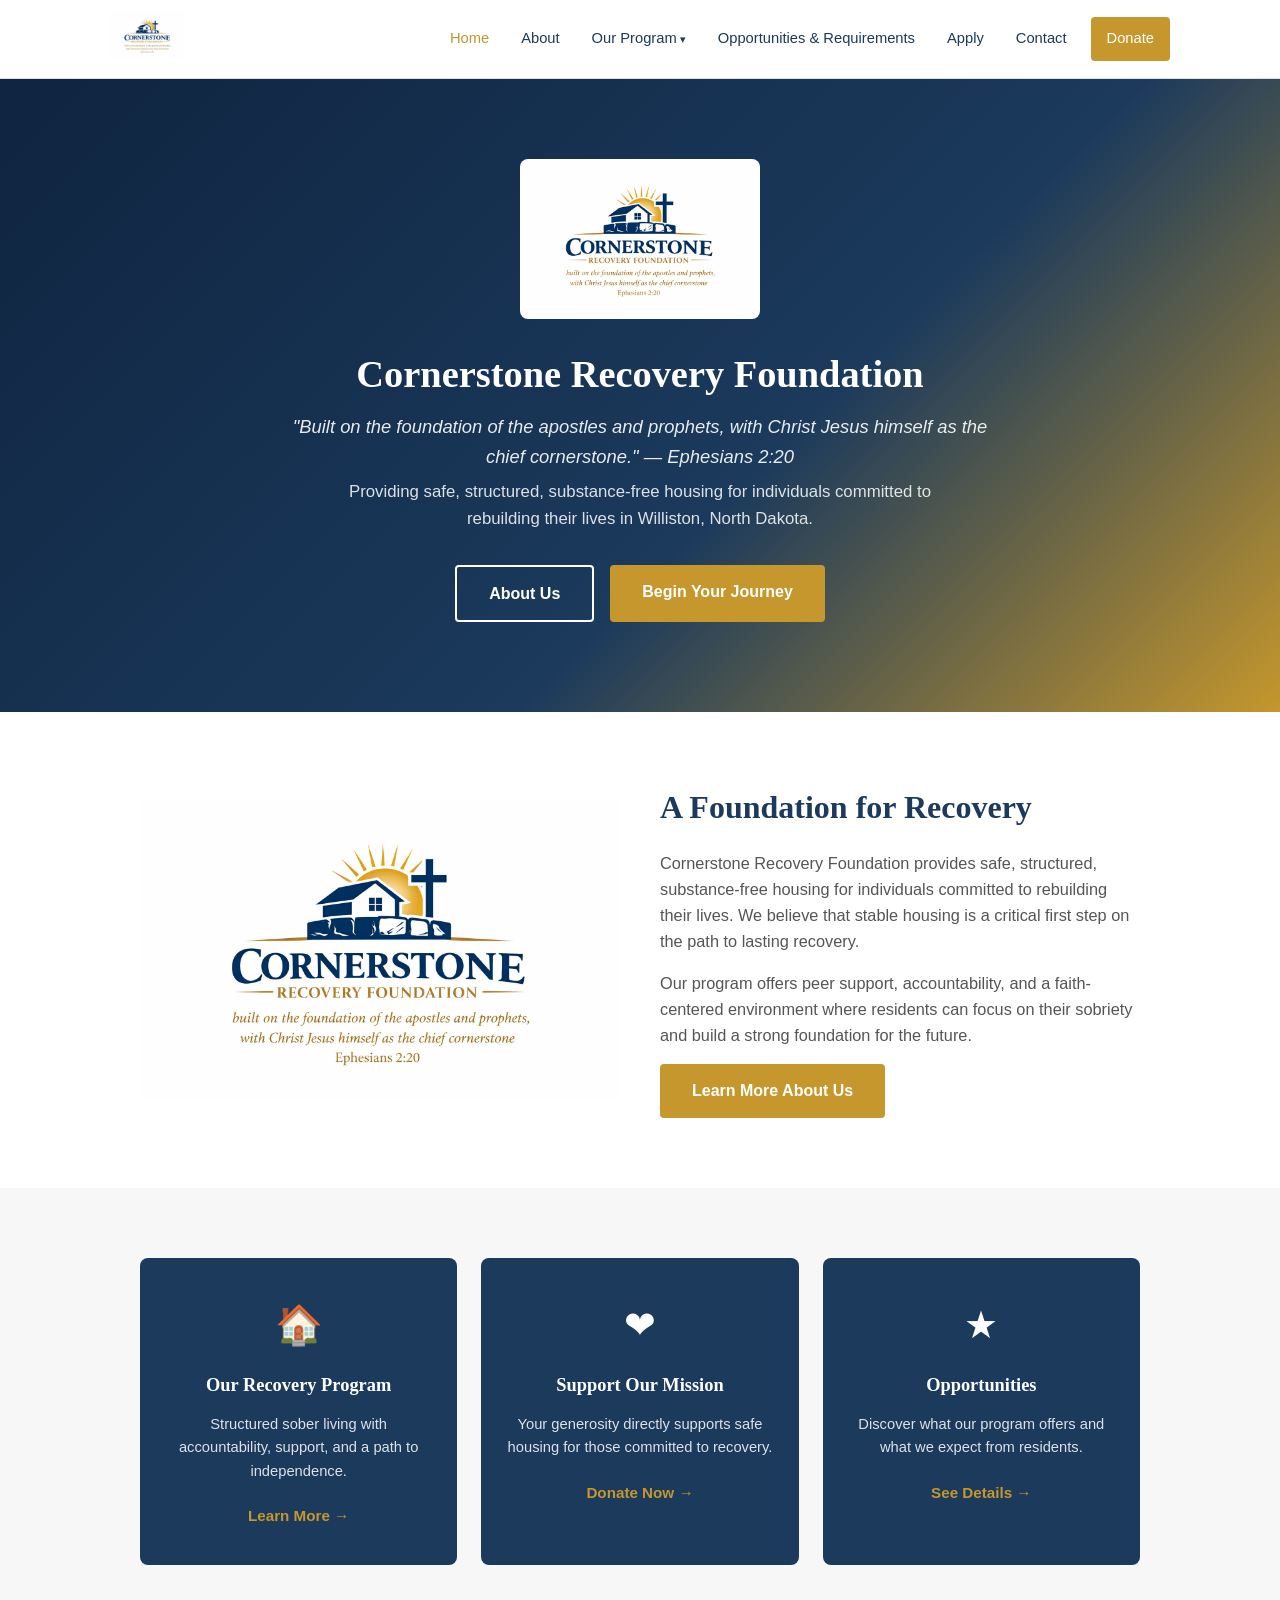
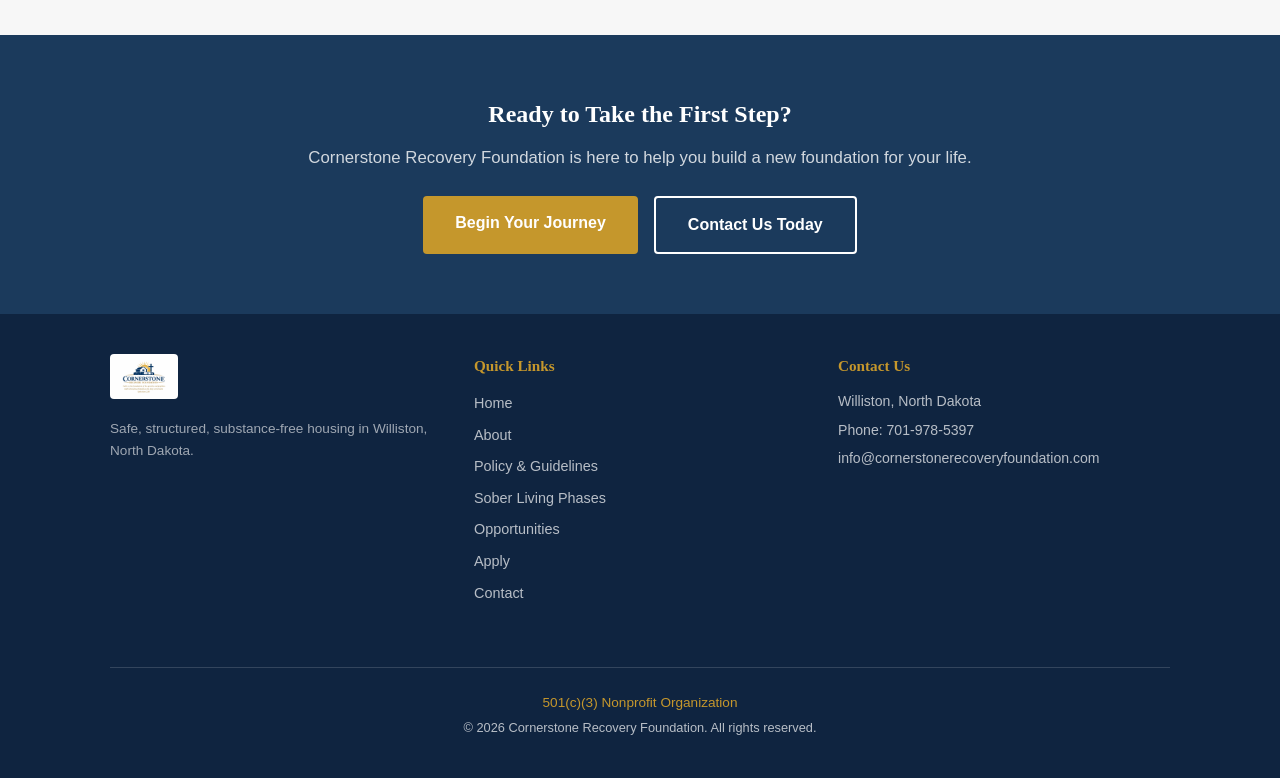
==== commit 5dd8f15a: "Update phone number, bigger hero logo, 30-day sobriety req, print-friendly policy - All phone refere" ====
--- a/index.html
+++ b/index.html
@@ -121,7 +121,7 @@
       <div class="footer-contact">
         <h4>Contact Us</h4>
         <p>Williston, North Dakota</p>
-        <p>Phone: (xxx) xxx-xxxx</p>
+        <p>Phone: <a href="tel:7019785397">701-978-5397</a></p>
         <p><a href="mailto:info@cornerstonerecoveryfoundation.com">info@cornerstonerecoveryfoundation.com</a></p>
       </div>
       <div class="footer-bottom">
--- a/css/style.css
+++ b/css/style.css
@@ -169,7 +169,7 @@
 }
 
 .hero .logo-hero {
-  width: 160px;
+  width: 240px;
   margin-bottom: 24px;
   border-radius: 8px;
 }
@@ -847,7 +847,7 @@
   }
 
   .hero .logo-hero {
-    width: 120px;
+    width: 180px;
   }
 
   .two-col {
@@ -884,3 +884,34 @@
     font-size: 1.6rem;
   }
 }
+
+/* ===== Print Styles ===== */
+@media print {
+  .navbar, .hamburger, .cta-banner, .footer, .hero, .page-header {
+    display: none !important;
+  }
+
+  .content-page {
+    padding: 0;
+    max-width: 100%;
+  }
+
+  .content-page h2 {
+    font-size: 14pt;
+    margin-top: 20pt;
+    page-break-after: avoid;
+  }
+
+  .content-page li {
+    font-size: 11pt;
+  }
+
+  .fade-in {
+    opacity: 1 !important;
+    transform: none !important;
+  }
+
+  button[onclick="window.print()"] {
+    display: none !important;
+  }
+}
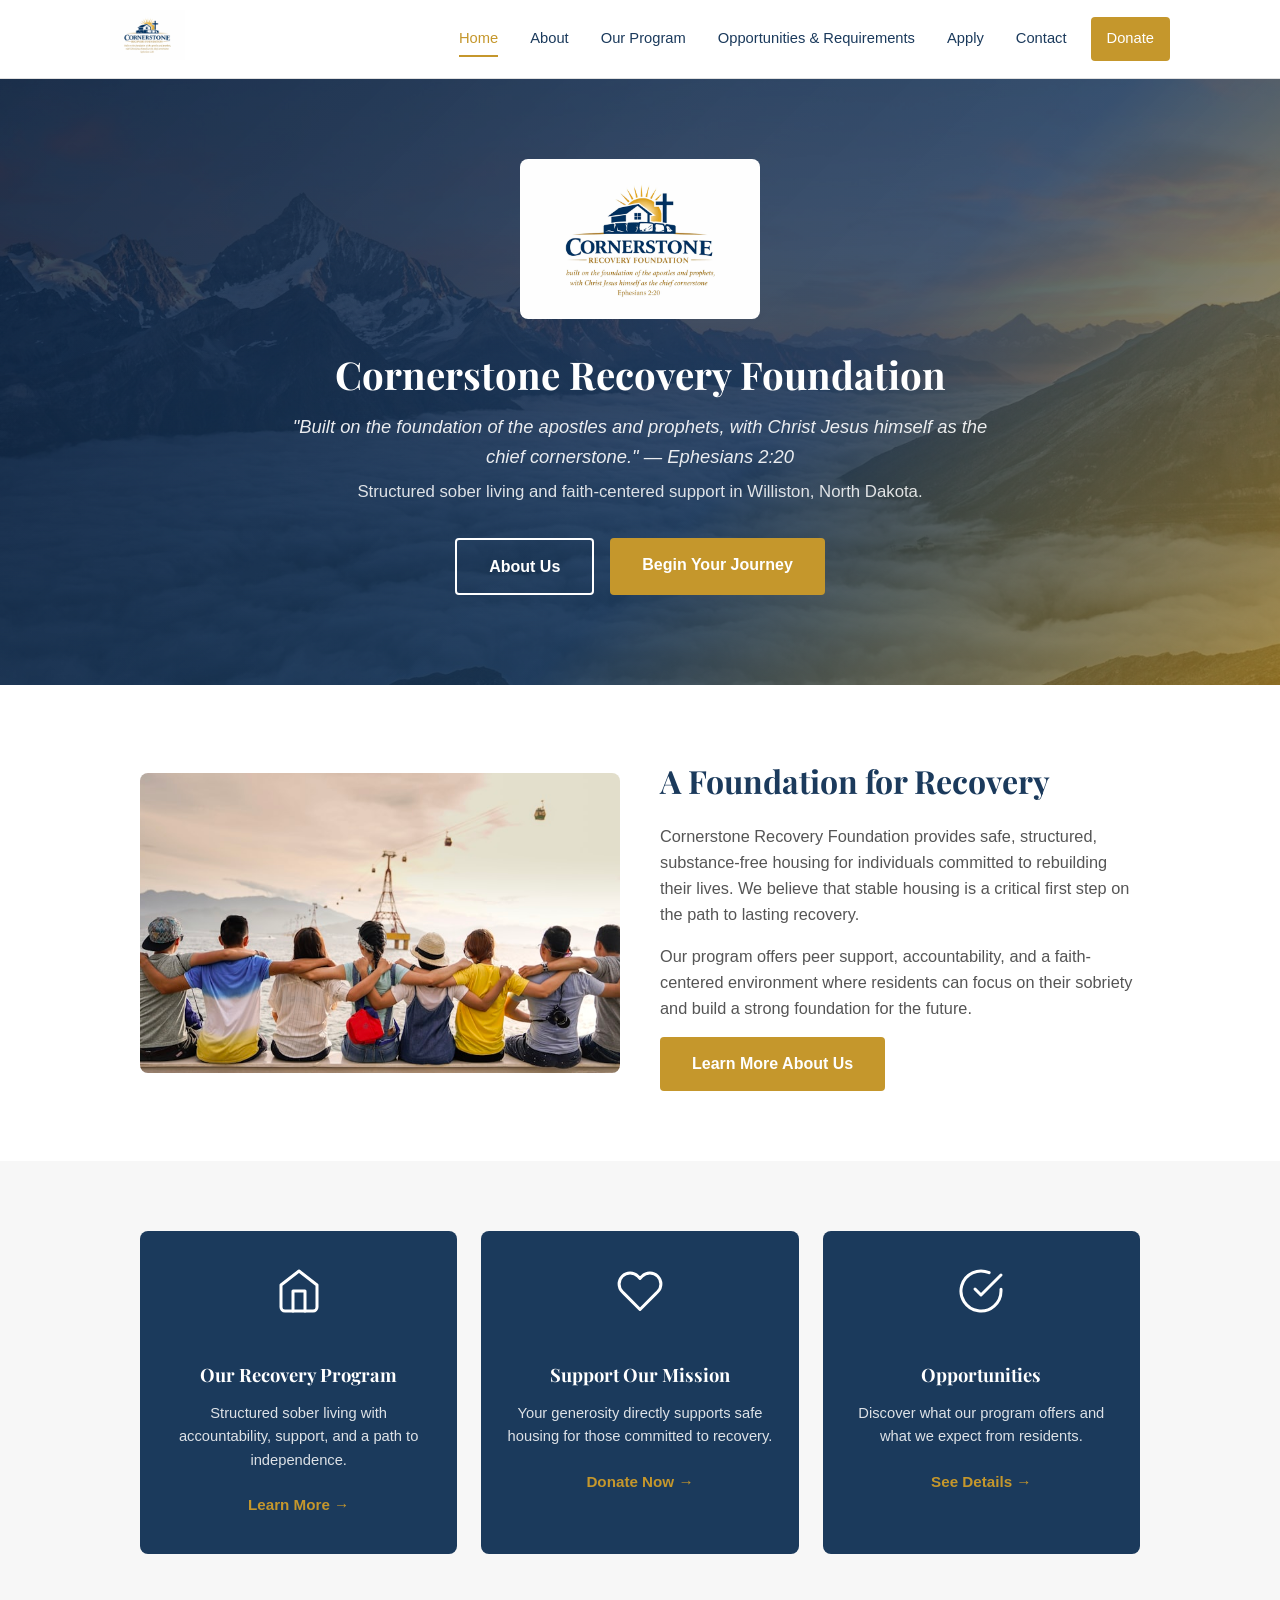
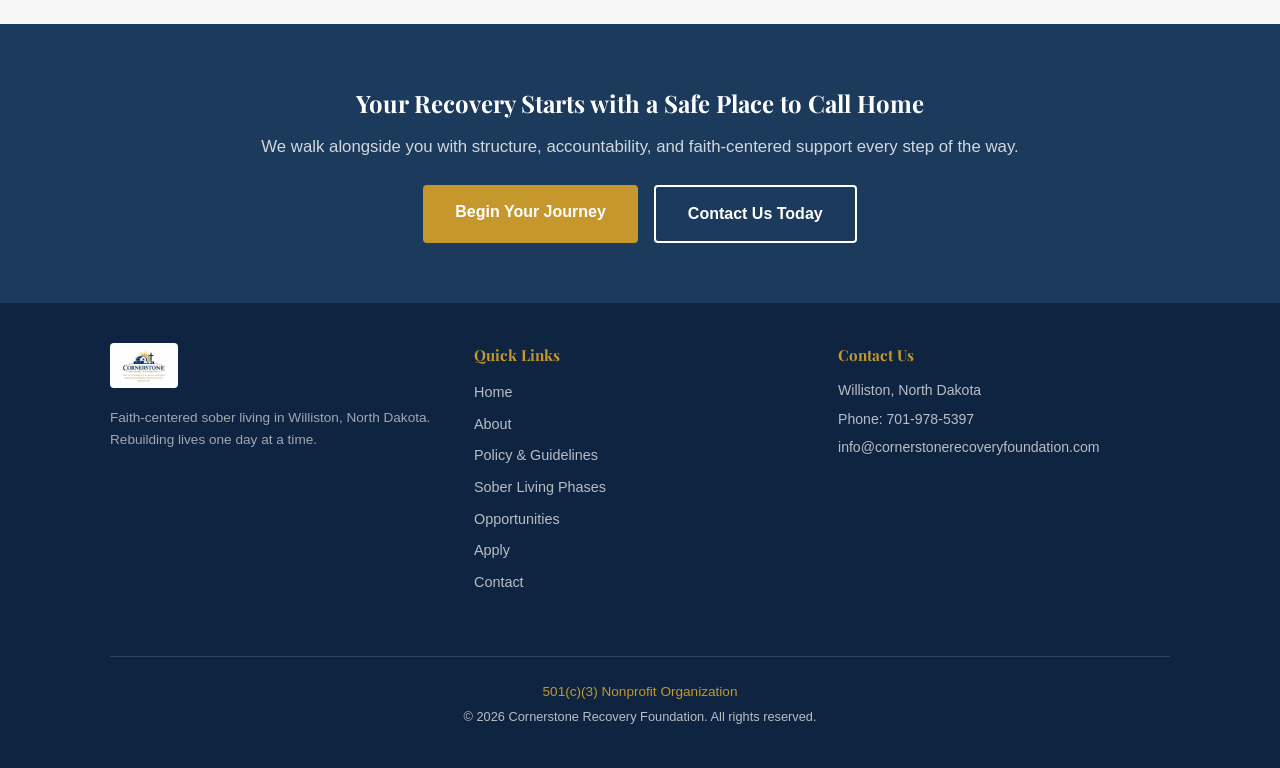
==== commit 981939fb: "Visual polish: Google Font, SVG icons, stock photos, working forms, pricing info - Add Playfair Disp" ====
--- a/index.html
+++ b/index.html
@@ -5,6 +5,12 @@
   <meta name="viewport" content="width=device-width, initial-scale=1.0">
   <title>Cornerstone Recovery Foundation | Sober Living in Williston, ND</title>
   <meta name="description" content="Cornerstone Recovery Foundation provides safe, structured, substance-free housing for individuals committed to rebuilding their lives in Williston, North Dakota.">
+  <link rel="preconnect" href="https://fonts.googleapis.com">
+  <link rel="preconnect" href="https://fonts.gstatic.com" crossorigin>
+  <meta property="og:title" content="Cornerstone Recovery Foundation | Sober Living in Williston, ND">
+  <meta property="og:description" content="Safe, structured, substance-free housing for individuals committed to rebuilding their lives in Williston, North Dakota.">
+  <meta property="og:image" content="logo.jpg">
+  <meta property="og:type" content="website">
   <link rel="stylesheet" href="css/style.css">
 </head>
 <body>
@@ -41,7 +47,7 @@
     <img src="logo.jpg" alt="Cornerstone Recovery Foundation" class="logo-hero">
     <h1>Cornerstone Recovery Foundation</h1>
     <p class="tagline">"Built on the foundation of the apostles and prophets, with Christ Jesus himself as the chief cornerstone." &mdash; Ephesians 2:20</p>
-    <p class="subtitle">Providing safe, structured, substance-free housing for individuals committed to rebuilding their lives in Williston, North Dakota.</p>
+    <p class="subtitle">Structured sober living and faith-centered support in Williston, North Dakota.</p>
     <div class="hero-buttons">
       <a href="about.html" class="btn-outline">About Us</a>
       <a href="apply.html" class="btn-primary">Begin Your Journey</a>
@@ -52,7 +58,7 @@
   <section class="section">
     <div class="container">
       <div class="two-col fade-in">
-        <img src="logo.jpg" alt="Recovery and hope">
+        <img src="img/community.jpg" alt="Community and support in recovery">
         <div class="two-col-text">
           <h2>A Foundation for Recovery</h2>
           <p>Cornerstone Recovery Foundation provides safe, structured, substance-free housing for individuals committed to rebuilding their lives. We believe that stable housing is a critical first step on the path to lasting recovery.</p>
@@ -68,19 +74,25 @@
     <div class="container">
       <div class="cta-cards">
         <div class="cta-card fade-in">
-          <div class="cta-card-icon">&#127968;</div>
+          <div class="cta-card-icon">
+            <svg class="icon-svg" viewBox="0 0 24 24" fill="none" stroke="white" stroke-width="1.5" stroke-linecap="round" stroke-linejoin="round"><path d="M3 9l9-7 9 7v11a2 2 0 0 1-2 2H5a2 2 0 0 1-2-2z"/><polyline points="9 22 9 12 15 12 15 22"/></svg>
+          </div>
           <h3>Our Recovery Program</h3>
           <p>Structured sober living with accountability, support, and a path to independence.</p>
           <a href="policy-guidelines.html">Learn More &rarr;</a>
         </div>
         <div class="cta-card fade-in">
-          <div class="cta-card-icon">&#10084;</div>
+          <div class="cta-card-icon">
+            <svg class="icon-svg" viewBox="0 0 24 24" fill="none" stroke="white" stroke-width="1.5" stroke-linecap="round" stroke-linejoin="round"><path d="M20.84 4.61a5.5 5.5 0 0 0-7.78 0L12 5.67l-1.06-1.06a5.5 5.5 0 0 0-7.78 7.78l1.06 1.06L12 21.23l7.78-7.78 1.06-1.06a5.5 5.5 0 0 0 0-7.78z"/></svg>
+          </div>
           <h3>Support Our Mission</h3>
           <p>Your generosity directly supports safe housing for those committed to recovery.</p>
           <a href="#">Donate Now &rarr;</a>
         </div>
         <div class="cta-card fade-in">
-          <div class="cta-card-icon">&#9733;</div>
+          <div class="cta-card-icon">
+            <svg class="icon-svg" viewBox="0 0 24 24" fill="none" stroke="white" stroke-width="1.5" stroke-linecap="round" stroke-linejoin="round"><path d="M22 11.08V12a10 10 0 1 1-5.93-9.14"/><polyline points="22 4 12 14.01 9 11.01"/></svg>
+          </div>
           <h3>Opportunities</h3>
           <p>Discover what our program offers and what we expect from residents.</p>
           <a href="opportunities.html">See Details &rarr;</a>
@@ -91,8 +103,8 @@
 
   <!-- CTA Banner -->
   <section class="cta-banner">
-    <h2>Ready to Take the First Step?</h2>
-    <p>Cornerstone Recovery Foundation is here to help you build a new foundation for your life.</p>
+    <h2>Your Recovery Starts with a Safe Place to Call Home</h2>
+    <p>We walk alongside you with structure, accountability, and faith-centered support every step of the way.</p>
     <div class="btn-group">
       <a href="apply.html" class="btn-primary">Begin Your Journey</a>
       <a href="contact.html" class="btn-outline">Contact Us Today</a>
@@ -104,7 +116,7 @@
     <div class="container">
       <div class="footer-brand">
         <img src="logo.jpg" alt="Cornerstone Recovery Foundation" class="logo-footer">
-        <p>Safe, structured, substance-free housing in Williston, North Dakota.</p>
+        <p>Faith-centered sober living in Williston, North Dakota. Rebuilding lives one day at a time.</p>
       </div>
       <div class="footer-nav">
         <h4>Quick Links</h4>
--- a/css/style.css
+++ b/css/style.css
@@ -1,3 +1,6 @@
+/* ===== Google Font ===== */
+@import url('https://fonts.googleapis.com/css2?family=Playfair+Display:wght@400;600;700&display=swap');
+
 /* ===== Reset & Base ===== */
 *, *::before, *::after {
   margin: 0;
@@ -25,7 +28,7 @@
 }
 
 h1, h2, h3, h4 {
-  font-family: Georgia, "Times New Roman", serif;
+  font-family: 'Playfair Display', Georgia, "Times New Roman", serif;
   color: var(--navy);
 }
 
@@ -53,6 +56,11 @@
   border-bottom: 1px solid #e0e0e0;
   z-index: 1000;
   padding: 10px 0;
+  transition: box-shadow 0.3s;
+}
+
+.navbar.scrolled {
+  box-shadow: 0 2px 12px rgba(0,0,0,0.1);
 }
 
 .navbar .container {
@@ -83,6 +91,24 @@
   font-weight: 500;
   color: var(--navy);
   transition: color 0.2s, background 0.2s;
+  position: relative;
+}
+
+.nav-links > li > a::after {
+  content: '';
+  position: absolute;
+  bottom: 4px;
+  left: 16px;
+  right: 16px;
+  height: 2px;
+  background: var(--gold);
+  transform: scaleX(0);
+  transition: transform 0.3s;
+}
+
+.nav-links > li > a:hover::after,
+.nav-links > li > a.active::after {
+  transform: scaleX(1);
 }
 
 .nav-links > li > a:hover,
@@ -92,8 +118,12 @@
 
 /* Dropdown */
 .dropdown > a::after {
-  content: " \25BE";
+  content: " \25BE" !important;
   font-size: 0.7rem;
+  position: static;
+  background: none;
+  transform: none;
+  height: auto;
 }
 
 .dropdown-menu {
@@ -149,6 +179,7 @@
   cursor: pointer;
   flex-direction: column;
   gap: 5px;
+  padding: 4px;
 }
 
 .hamburger span {
@@ -160,9 +191,23 @@
   transition: transform 0.3s, opacity 0.3s;
 }
 
+/* Hamburger X animation */
+.hamburger.open span:nth-child(1) {
+  transform: translateY(8px) rotate(45deg);
+}
+
+.hamburger.open span:nth-child(2) {
+  opacity: 0;
+}
+
+.hamburger.open span:nth-child(3) {
+  transform: translateY(-8px) rotate(-45deg);
+}
+
 /* ===== Hero ===== */
 .hero {
-  background: linear-gradient(135deg, var(--dark-navy) 0%, var(--navy) 60%, var(--gold) 100%);
+  background: linear-gradient(135deg, rgba(15,36,64,0.85) 0%, rgba(27,58,92,0.8) 60%, rgba(197,151,44,0.7) 100%),
+              url('../img/hero-bg.jpg') center/cover no-repeat;
   color: var(--white);
   text-align: center;
   padding: 80px 20px 90px;
@@ -331,6 +376,19 @@
   font-size: 1.02rem;
 }
 
+/* ===== SVG Icon Styles ===== */
+.icon-svg {
+  width: 48px;
+  height: 48px;
+  margin-bottom: 12px;
+}
+
+.pillar-icon .icon-svg,
+.cta-card-icon .icon-svg {
+  width: 48px;
+  height: 48px;
+}
+
 /* ===== Three CTA Cards ===== */
 .cta-cards {
   display: grid;
@@ -444,6 +502,43 @@
   gap: 16px;
   justify-content: center;
   flex-wrap: wrap;
+}
+
+/* ===== Pricing Info Box ===== */
+.pricing-box {
+  background: var(--white);
+  border: 2px solid var(--gold);
+  border-radius: 8px;
+  padding: 24px 28px;
+  margin: 24px auto 0;
+  max-width: 500px;
+  text-align: center;
+}
+
+.pricing-box h3 {
+  color: var(--navy);
+  font-size: 1.2rem;
+  margin-bottom: 12px;
+}
+
+.pricing-item {
+  display: flex;
+  justify-content: space-between;
+  align-items: center;
+  padding: 10px 0;
+  border-bottom: 1px solid #eee;
+  font-size: 1.02rem;
+  color: #444;
+}
+
+.pricing-item:last-child {
+  border-bottom: none;
+}
+
+.pricing-item .price {
+  font-weight: 700;
+  color: var(--navy);
+  font-size: 1.1rem;
 }
 
 /* ===== Content page (policies, phases, etc.) ===== */
@@ -627,6 +722,43 @@
 .form-submit {
   text-align: center;
   margin-top: 24px;
+}
+
+/* ===== Form Success Message ===== */
+.form-success {
+  text-align: center;
+  padding: 48px 24px;
+  max-width: 500px;
+  margin: 0 auto;
+}
+
+.form-success .success-icon {
+  width: 64px;
+  height: 64px;
+  background: #e8f5e9;
+  border-radius: 50%;
+  display: flex;
+  align-items: center;
+  justify-content: center;
+  margin: 0 auto 20px;
+}
+
+.form-success .success-icon svg {
+  width: 32px;
+  height: 32px;
+  stroke: #2e7d32;
+}
+
+.form-success h3 {
+  color: var(--navy);
+  font-size: 1.4rem;
+  margin-bottom: 12px;
+}
+
+.form-success p {
+  color: #555;
+  font-size: 1.05rem;
+  line-height: 1.6;
 }
 
 /* ===== Contact page ===== */
@@ -823,11 +955,17 @@
     padding: 12px 16px;
   }
 
+  .nav-links > li > a::after {
+    display: none;
+  }
+
   .dropdown-menu {
     position: static;
     box-shadow: none;
     border: none;
     padding-left: 16px;
+    border-left: 3px solid var(--gold);
+    margin-left: 16px;
   }
 
   .dropdown:hover .dropdown-menu {
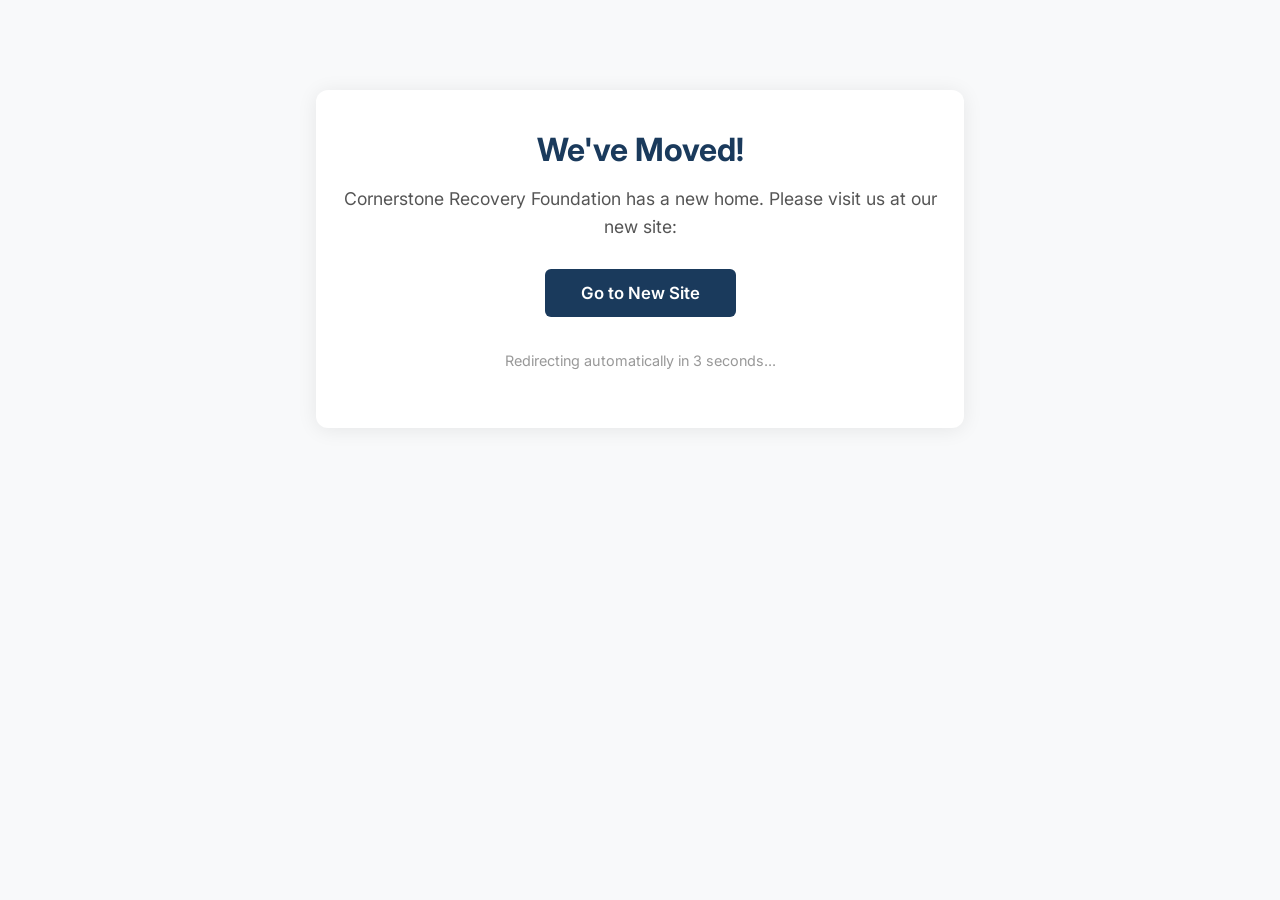
==== commit 10f7b7bf: "Replace all pages with redirect to cornerstonerecoveryfoundation.org Site content migrated to the ne" ====
--- a/index.html
+++ b/index.html
@@ -2,147 +2,28 @@
 <html lang="en">
 <head>
   <meta charset="UTF-8">
-  <meta name="viewport" content="width=device-width, initial-scale=1.0">
-  <title>Cornerstone Recovery Foundation | Sober Living in Williston, ND</title>
-  <meta name="description" content="Cornerstone Recovery Foundation provides safe, structured, substance-free housing for individuals committed to rebuilding their lives in Williston, North Dakota.">
-  <link rel="preconnect" href="https://fonts.googleapis.com">
-  <link rel="preconnect" href="https://fonts.gstatic.com" crossorigin>
-  <meta property="og:title" content="Cornerstone Recovery Foundation | Sober Living in Williston, ND">
-  <meta property="og:description" content="Safe, structured, substance-free housing for individuals committed to rebuilding their lives in Williston, North Dakota.">
-  <meta property="og:image" content="logo.jpg">
-  <meta property="og:type" content="website">
-  <link rel="stylesheet" href="css/style.css">
+  <title>Cornerstone Recovery Foundation — We've Moved</title>
+  <meta http-equiv="refresh" content="3; url=https://cornerstonerecoveryfoundation.org/">
+  <link rel="canonical" href="https://cornerstonerecoveryfoundation.org/">
+  <meta name="robots" content="noindex">
+  <link href="https://fonts.googleapis.com/css2?family=Inter:wght@400;600;700&display=swap" rel="stylesheet">
+  <style>
+    body { margin:0; padding:0; font-family:'Inter',sans-serif; background:#f8f9fa; color:#333; }
+    .container { max-width:600px; margin:10vh auto; text-align:center; padding:40px 24px; background:#fff; border-radius:12px; box-shadow:0 2px 20px rgba(0,0,0,0.08); }
+    h1 { color:#1a3a5c; font-size:2em; margin:0 0 16px; }
+    p { font-size:1.1em; color:#555; line-height:1.6; margin:16px 0; }
+    a.btn { display:inline-block; background:#1a3a5c; color:#fff; padding:14px 36px; font-size:1.05em; text-decoration:none; border-radius:6px; margin-top:12px; font-weight:600; }
+    a.btn:hover { background:#245080; }
+    .small { color:#999; font-size:0.9em; margin-top:32px; }
+  </style>
 </head>
 <body>
-
-  <!-- Navigation -->
-  <nav class="navbar">
-    <div class="container">
-      <a href="index.html" class="logo">
-        <img src="logo.jpg" alt="Cornerstone Recovery Foundation">
-      </a>
-      <button class="hamburger" aria-label="Toggle navigation">
-        <span></span><span></span><span></span>
-      </button>
-      <ul class="nav-links">
-        <li><a href="index.html" class="active">Home</a></li>
-        <li><a href="about.html">About</a></li>
-        <li class="dropdown">
-          <a href="#">Our Program</a>
-          <ul class="dropdown-menu">
-            <li><a href="policy-guidelines.html">Policy &amp; Guidelines</a></li>
-            <li><a href="phases.html">Sober Living Phases</a></li>
-          </ul>
-        </li>
-        <li><a href="opportunities.html">Opportunities &amp; Requirements</a></li>
-        <li><a href="apply.html">Apply</a></li>
-        <li><a href="contact.html">Contact</a></li>
-        <li><a href="#" class="btn-donate-nav">Donate</a></li>
-      </ul>
-    </div>
-  </nav>
-
-  <!-- Hero -->
-  <section class="hero">
-    <img src="logo.jpg" alt="Cornerstone Recovery Foundation" class="logo-hero">
-    <h1>Cornerstone Recovery Foundation</h1>
-    <p class="tagline">"Built on the foundation of the apostles and prophets, with Christ Jesus himself as the chief cornerstone." &mdash; Ephesians 2:20</p>
-    <p class="subtitle">Structured sober living and faith-centered support in Williston, North Dakota.</p>
-    <div class="hero-buttons">
-      <a href="about.html" class="btn-outline">About Us</a>
-      <a href="apply.html" class="btn-primary">Begin Your Journey</a>
-    </div>
-  </section>
-
-  <!-- Intro Section -->
-  <section class="section">
-    <div class="container">
-      <div class="two-col fade-in">
-        <img src="img/community.jpg" alt="Community and support in recovery">
-        <div class="two-col-text">
-          <h2>A Foundation for Recovery</h2>
-          <p>Cornerstone Recovery Foundation provides safe, structured, substance-free housing for individuals committed to rebuilding their lives. We believe that stable housing is a critical first step on the path to lasting recovery.</p>
-          <p>Our program offers peer support, accountability, and a faith-centered environment where residents can focus on their sobriety and build a strong foundation for the future.</p>
-          <a href="about.html" class="btn-primary">Learn More About Us</a>
-        </div>
-      </div>
-    </div>
-  </section>
-
-  <!-- Three CTA Cards -->
-  <section class="section section-gray">
-    <div class="container">
-      <div class="cta-cards">
-        <div class="cta-card fade-in">
-          <div class="cta-card-icon">
-            <svg class="icon-svg" viewBox="0 0 24 24" fill="none" stroke="white" stroke-width="1.5" stroke-linecap="round" stroke-linejoin="round"><path d="M3 9l9-7 9 7v11a2 2 0 0 1-2 2H5a2 2 0 0 1-2-2z"/><polyline points="9 22 9 12 15 12 15 22"/></svg>
-          </div>
-          <h3>Our Recovery Program</h3>
-          <p>Structured sober living with accountability, support, and a path to independence.</p>
-          <a href="policy-guidelines.html">Learn More &rarr;</a>
-        </div>
-        <div class="cta-card fade-in">
-          <div class="cta-card-icon">
-            <svg class="icon-svg" viewBox="0 0 24 24" fill="none" stroke="white" stroke-width="1.5" stroke-linecap="round" stroke-linejoin="round"><path d="M20.84 4.61a5.5 5.5 0 0 0-7.78 0L12 5.67l-1.06-1.06a5.5 5.5 0 0 0-7.78 7.78l1.06 1.06L12 21.23l7.78-7.78 1.06-1.06a5.5 5.5 0 0 0 0-7.78z"/></svg>
-          </div>
-          <h3>Support Our Mission</h3>
-          <p>Your generosity directly supports safe housing for those committed to recovery.</p>
-          <a href="#">Donate Now &rarr;</a>
-        </div>
-        <div class="cta-card fade-in">
-          <div class="cta-card-icon">
-            <svg class="icon-svg" viewBox="0 0 24 24" fill="none" stroke="white" stroke-width="1.5" stroke-linecap="round" stroke-linejoin="round"><path d="M22 11.08V12a10 10 0 1 1-5.93-9.14"/><polyline points="22 4 12 14.01 9 11.01"/></svg>
-          </div>
-          <h3>Opportunities</h3>
-          <p>Discover what our program offers and what we expect from residents.</p>
-          <a href="opportunities.html">See Details &rarr;</a>
-        </div>
-      </div>
-    </div>
-  </section>
-
-  <!-- CTA Banner -->
-  <section class="cta-banner">
-    <h2>Your Recovery Starts with a Safe Place to Call Home</h2>
-    <p>We walk alongside you with structure, accountability, and faith-centered support every step of the way.</p>
-    <div class="btn-group">
-      <a href="apply.html" class="btn-primary">Begin Your Journey</a>
-      <a href="contact.html" class="btn-outline">Contact Us Today</a>
-    </div>
-  </section>
-
-  <!-- Footer -->
-  <footer class="footer">
-    <div class="container">
-      <div class="footer-brand">
-        <img src="logo.jpg" alt="Cornerstone Recovery Foundation" class="logo-footer">
-        <p>Faith-centered sober living in Williston, North Dakota. Rebuilding lives one day at a time.</p>
-      </div>
-      <div class="footer-nav">
-        <h4>Quick Links</h4>
-        <ul>
-          <li><a href="index.html">Home</a></li>
-          <li><a href="about.html">About</a></li>
-          <li><a href="policy-guidelines.html">Policy &amp; Guidelines</a></li>
-          <li><a href="phases.html">Sober Living Phases</a></li>
-          <li><a href="opportunities.html">Opportunities</a></li>
-          <li><a href="apply.html">Apply</a></li>
-          <li><a href="contact.html">Contact</a></li>
-        </ul>
-      </div>
-      <div class="footer-contact">
-        <h4>Contact Us</h4>
-        <p>Williston, North Dakota</p>
-        <p>Phone: <a href="tel:7019785397">701-978-5397</a></p>
-        <p><a href="mailto:info@cornerstonerecoveryfoundation.com">info@cornerstonerecoveryfoundation.com</a></p>
-      </div>
-      <div class="footer-bottom">
-        <p class="nonprofit">501(c)(3) Nonprofit Organization</p>
-        <p class="copyright">&copy; 2026 Cornerstone Recovery Foundation. All rights reserved.</p>
-      </div>
-    </div>
-  </footer>
-
-  <script src="js/main.js"></script>
+  <div class="container">
+    <h1>We've Moved!</h1>
+    <p>Cornerstone Recovery Foundation has a new home. Please visit us at our new site:</p>
+    <a class="btn" href="https://cornerstonerecoveryfoundation.org/">Go to New Site</a>
+    <p class="small">Redirecting automatically in 3 seconds...</p>
+  </div>
+  <script>setTimeout(function(){window.location.replace("https://cornerstonerecoveryfoundation.org/");}, 3000);</script>
 </body>
 </html>
